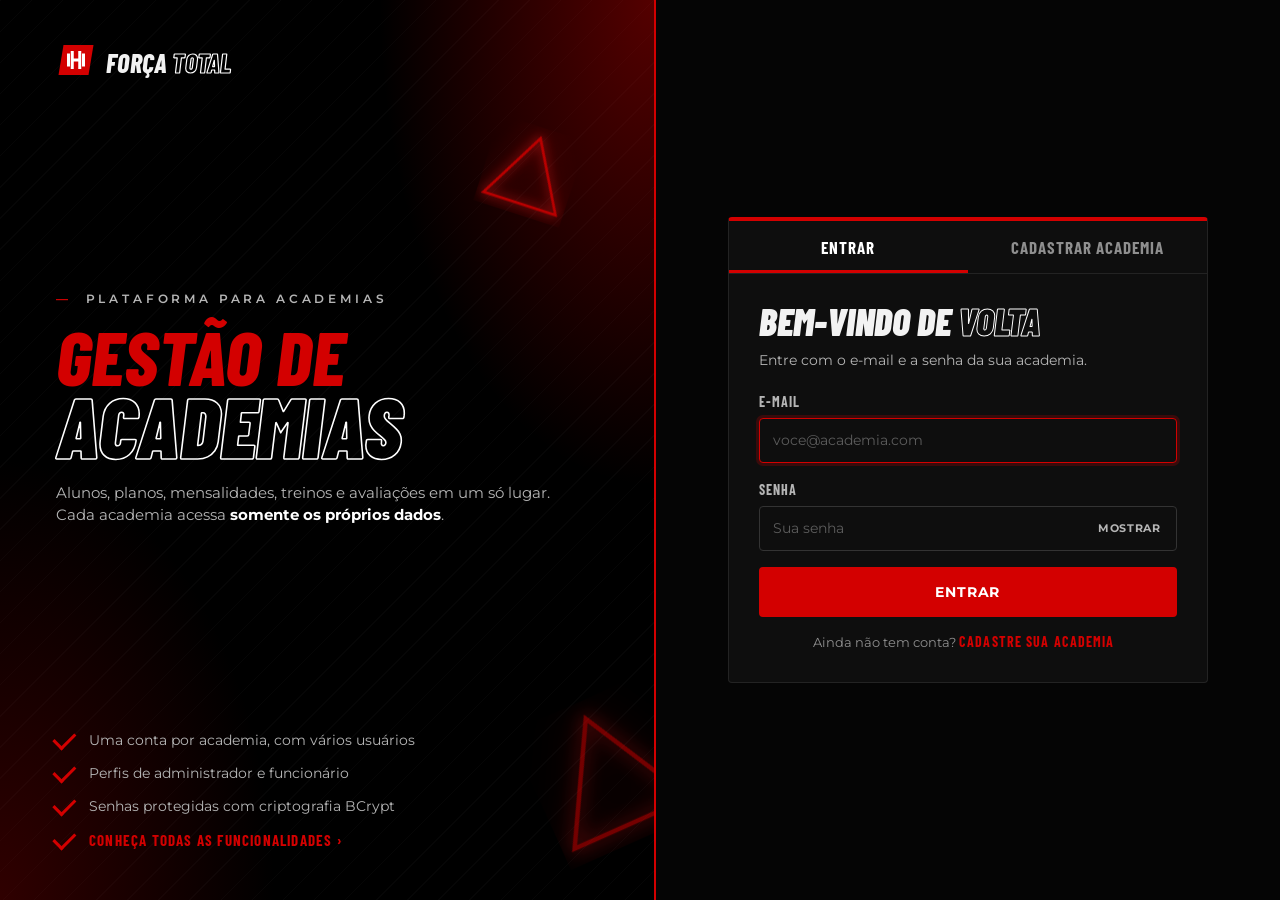
==== backend/target/classes/static/index.html @ 0460ca5e "add project" ====
<!doctype html>
<html lang="pt-BR">
<head>
  <meta charset="utf-8">
  <meta name="viewport" content="width=device-width, initial-scale=1">
  <meta name="theme-color" content="#000000">
  <title>Força Total</title>
  <link rel="icon" href="data:image/svg+xml,<svg xmlns='http://www.w3.org/2000/svg' viewBox='0 0 32 32'><path d='M6 4h24l-4 24H2z' fill='%23d30000'/><path d='M10 12v8M13 10v12M19 10v12M22 12v8M13 16h6' stroke='white' stroke-width='2.4' stroke-linecap='square' fill='none'/></svg>">
  <link rel="preconnect" href="https://fonts.googleapis.com">
  <link rel="preconnect" href="https://fonts.gstatic.com" crossorigin>
  <link href="https://fonts.googleapis.com/css2?family=Barlow+Condensed:ital,wght@0,400;0,500;0,600;0,700;0,800;1,600;1,700;1,800;1,900&family=Montserrat:wght@400;500;600;700&display=swap" rel="stylesheet">
  <link rel="stylesheet" href="css/style.css?v=6">
</head>
<body class="verificando">
  <!-- ===================== TELA DE LOGIN / CADASTRO DE ACADEMIA ===================== -->
  <section class="tela-login" id="telaLogin" aria-label="Acesso ao sistema">
    <div class="login-marca">
      <svg class="tri tri-1" viewBox="0 0 100 100" aria-hidden="true"><path d="M8 88 L50 12 L92 88 Z"/></svg>
      <svg class="tri tri-2" viewBox="0 0 100 100" aria-hidden="true"><path d="M8 88 L50 12 L92 88 Z"/></svg>
      <div class="marca">
        <span class="logo" aria-hidden="true"><svg viewBox="0 0 32 32"><path class="logo-fundo" d="M6 4h24l-4 24H2z"/><path class="logo-haltere" d="M10 12v8M13 10v12M19 10v12M22 12v8M13 16h6"/></svg></span>
        <span class="marca-texto"><b>Força</b><i>Total</i></span>
      </div>
      <div class="login-chamada">
        <p class="kicker"><b>—</b> &nbsp;Plataforma para academias</p>
        <h1 class="titulo-login"><span class="t1">Gestão de</span><span class="t2">Academias</span></h1>
        <p class="hero-sub">Alunos, planos, mensalidades, treinos e avaliações em um só lugar. Cada academia acessa <b>somente os próprios dados</b>.</p>
      </div>
      <ul class="login-lista">
        <li>Uma conta por academia, com vários usuários</li>
        <li>Perfis de administrador e funcionário</li>
        <li>Senhas protegidas com criptografia BCrypt</li>
        <li><a class="link" href="/apresentacao">Conheça todas as funcionalidades</a></li>
      </ul>
    </div>

    <div class="login-painel">
      <div class="login-cartao">
        <div class="abas" role="tablist">
          <button type="button" role="tab" id="abaEntrar" aria-selected="true" aria-controls="formLogin" data-aba="entrar">Entrar</button>
          <button type="button" role="tab" id="abaCadastro" aria-selected="false" aria-controls="formCadastro" data-aba="cadastro">Cadastrar academia</button>
        </div>

        <form id="formLogin" class="form-acesso" role="tabpanel" aria-labelledby="abaEntrar" novalidate>
          <h2>Bem-vindo de <span>volta</span></h2>
          <p class="sub-acesso">Entre com o e-mail e a senha da sua academia.</p>
          <div class="campo" data-campo="email">
            <label class="rotulo" for="loginEmail">E-mail</label>
            <input id="loginEmail" name="email" type="email" autocomplete="username" placeholder="voce@academia.com" required>
            <small class="erro-campo" role="alert" hidden></small>
          </div>
          <div class="campo" data-campo="senha">
            <label class="rotulo" for="loginSenha">Senha</label>
            <div class="senha-wrap">
              <input id="loginSenha" name="senha" type="password" autocomplete="current-password" placeholder="Sua senha" required>
              <button type="button" class="ver-senha" data-ver-senha aria-label="Mostrar senha">Mostrar</button>
            </div>
            <small class="erro-campo" role="alert" hidden></small>
          </div>
          <p class="erro-form" data-erro-geral hidden></p>
          <button type="submit" class="primario largo">Entrar</button>
          <p class="troca-aba">Ainda não tem conta? <button type="button" class="link" data-aba="cadastro">Cadastre sua academia</button></p>
        </form>

        <form id="formDoisFatores" class="form-acesso" novalidate hidden aria-labelledby="tituloDoisFatores">
          <h2 id="tituloDoisFatores">Verificação em <span>duas etapas</span></h2>
          <p class="sub-acesso" id="textoDoisFatores">Abra o aplicativo autenticador no celular e digite o código de 6 dígitos da sua conta.</p>
          <div class="campo" data-campo="codigo">
            <label class="rotulo" for="codigo2fa" id="rotuloCodigo2fa">Código do aplicativo</label>
            <input id="codigo2fa" name="codigo" class="codigo-otp" inputmode="numeric" autocomplete="one-time-code" maxlength="6" placeholder="000000">
            <small class="erro-campo" role="alert" hidden></small>
          </div>
          <p class="erro-form" data-erro-geral hidden></p>
          <button type="submit" class="primario largo">Verificar e entrar</button>
          <p class="troca-aba"><button type="button" class="link" data-alternar-recuperacao>Perdeu o celular? Use um código de recuperação</button></p>
          <p class="troca-aba"><button type="button" class="link" data-voltar-login>Voltar para o login</button></p>
        </form>

        <form id="formCadastro" class="form-acesso" role="tabpanel" aria-labelledby="abaCadastro" novalidate hidden>
          <h2>Cadastre sua <span>academia</span></h2>
          <p class="sub-acesso">Em um minuto: você vira o administrador e já começa a usar.</p>
          <div class="campos">
            <div class="campo full" data-campo="nomeAcademia">
              <label class="rotulo" for="cadAcademia">Nome da academia <span class="obrig">*</span></label>
              <input id="cadAcademia" name="nomeAcademia" autocomplete="organization" placeholder="Ex.: Academia Corpo em Forma" maxlength="120">
              <small class="erro-campo" role="alert" hidden></small>
            </div>
            <div class="campo full" data-campo="cidade">
              <label class="rotulo" for="cadCidade">Cidade</label>
              <input id="cadCidade" name="cidade" autocomplete="address-level2" placeholder="Ex.: Campinas" maxlength="80">
              <small class="erro-campo" role="alert" hidden></small>
            </div>
            <div class="campo full" data-campo="nome">
              <label class="rotulo" for="cadNome">Seu nome <span class="obrig">*</span></label>
              <input id="cadNome" name="nome" autocomplete="name" placeholder="Nome e sobrenome" maxlength="120">
              <small class="erro-campo" role="alert" hidden></small>
            </div>
            <div class="campo full" data-campo="email">
              <label class="rotulo" for="cadEmail">E-mail (será seu login) <span class="obrig">*</span></label>
              <input id="cadEmail" name="email" type="email" autocomplete="email" placeholder="voce@academia.com" maxlength="120">
              <small class="erro-campo" role="alert" hidden></small>
            </div>
            <div class="campo" data-campo="senha">
              <label class="rotulo" for="cadSenha">Senha <span class="obrig">*</span></label>
              <input id="cadSenha" name="senha" type="password" autocomplete="new-password" placeholder="8 caracteres ou mais" maxlength="72">
              <small class="erro-campo" role="alert" hidden></small>
            </div>
            <div class="campo" data-campo="confirmar">
              <label class="rotulo" for="cadConfirmar">Confirmar senha <span class="obrig">*</span></label>
              <input id="cadConfirmar" name="confirmar" type="password" autocomplete="new-password" placeholder="Repita a senha" maxlength="72">
              <small class="erro-campo" role="alert" hidden></small>
            </div>
          </div>
          <p class="erro-form" data-erro-geral hidden></p>
          <button type="submit" class="primario largo">Criar academia e entrar</button>
          <p class="troca-aba">Já tem conta? <button type="button" class="link" data-aba="entrar">Entrar</button></p>
        </form>
      </div>
    </div>
  </section>

  <header class="barra-topo">
    <a class="marca" href="#/dashboard" aria-label="Força Total — início">
      <span class="logo" aria-hidden="true">
        <svg viewBox="0 0 32 32"><path class="logo-fundo" d="M6 4h24l-4 24H2z"/><path class="logo-haltere" d="M10 12v8M13 10v12M19 10v12M22 12v8M13 16h6"/></svg>
      </span>
      <span class="marca-texto"><b>Força</b><i>Total</i></span>
    </a>

    <nav id="menu" aria-label="Módulos">
      <a href="#/dashboard" data-mod="dashboard">Início</a>
      <a href="#/alunos" data-mod="alunos">Alunos</a>
      <a href="#/planos" data-mod="planos">Planos</a>
      <a href="#/mensalidades" data-mod="mensalidades">Mensalidades</a>
      <a href="#/professores" data-mod="professores">Professores</a>
      <a href="#/treinos" data-mod="treinos">Treinos</a>
      <a href="#/avaliacoes" data-mod="avaliacoes">Avaliações</a>
      <a href="#/usuarios" data-mod="usuarios" data-admin class="so-mobile">Usuários</a>
    </nav>

    <div class="usuario-area">
      <button type="button" class="usuario-botao" id="botaoUsuario" aria-haspopup="menu" aria-expanded="false" aria-controls="menuUsuario">
        <span class="avatar" id="avatarUsuario" aria-hidden="true"></span>
        <span class="usuario-textos">
          <b id="nomeAcademia"></b>
          <small id="nomeUsuario"></small>
        </span>
        <svg viewBox="0 0 24 24" aria-hidden="true"><path d="M6 9l6 6 6-6"/></svg>
      </button>
      <div class="usuario-menu" id="menuUsuario" role="menu" hidden>
        <div class="usuario-menu-topo">
          <b id="menuNome"></b>
          <small id="menuEmail"></small>
          <span class="badge" id="menuPerfil"></span>
        </div>
        <a href="#/usuarios" role="menuitem" data-admin>Usuários da academia</a>
        <button type="button" role="menuitem" data-acao="doisFatores">Verificação em duas etapas <span class="badge" id="menuDoisFatores"></span></button>
        <button type="button" role="menuitem" data-acao="alterarSenha">Alterar minha senha</button>
        <button type="button" role="menuitem" class="sair" data-acao="sair">Sair</button>
      </div>
    </div>

    <button class="hamburguer" id="hamburguer" type="button" aria-label="Abrir menu" aria-expanded="false" aria-controls="menu">
      <span></span><span></span><span></span>
    </button>
  </header>

  <section class="hero" aria-labelledby="titulo">
    <svg class="tri tri-1" viewBox="0 0 100 100" aria-hidden="true"><path d="M8 88 L50 12 L92 88 Z"/></svg>
    <svg class="tri tri-2" viewBox="0 0 100 100" aria-hidden="true"><path d="M8 88 L50 12 L92 88 Z"/></svg>
    <svg class="tri tri-3" viewBox="0 0 100 100" aria-hidden="true"><path d="M8 88 L50 12 L92 88 Z"/></svg>
    <div class="hero-conteudo">
      <div>
        <p class="kicker" id="kicker"></p>
        <h1 id="titulo"><span class="t1"></span><span class="t2"></span></h1>
        <p id="subtitulo" class="hero-sub"></p>
      </div>
      <div id="acoes" class="acoes"></div>
    </div>
  </section>

  <main>
    <section id="conteudo" aria-live="polite"></section>
  </main>

  <footer class="rodape-site">
    <span><b>Força Total</b> · Sistema de Gestão de Academia</span>
    <a class="link" href="/apresentacao">Conheça a plataforma</a>
  </footer>

  <dialog id="modal">
    <form id="modalForm" method="dialog" novalidate>
      <header class="modal-topo">
        <h2 id="modalTitulo"></h2>
        <button type="button" class="fechar" data-fechar aria-label="Fechar">
          <svg viewBox="0 0 24 24"><path d="M5 5l14 14M19 5L5 19"/></svg>
        </button>
      </header>
      <div id="modalCorpo" class="modal-corpo"></div>
      <p id="modalErro" class="erro-form" hidden></p>
      <footer id="modalRodape" class="modal-rodape"></footer>
    </form>
  </dialog>

  <div id="toasts" class="toasts" aria-live="assertive"></div>

  <script src="js/ticker.js"></script>
  <script src="js/app.js?v=5"></script>
</body>
</html>
---- backend/target/classes/static/css/style.css ----
/* =====================================================================
 * FORÇA TOTAL — identidade visual
 * Preto + vermelho, tipografia condensada em caixa-alta, contornos.
 * ===================================================================== */
:root {
  --preto: #000;
  --fundo: #050505;
  --painel: #0e0e0e;
  --painel-2: #151515;
  --linha: #232323;
  --linha-forte: #333;
  --texto: #f2f2f2;
  --texto-2: #b5b5b5;
  --apagado: #8f8f8f; /* contraste ≥ 4,5:1 sobre os painéis escuros */
  --vermelho: #d30000;
  --vermelho-escuro: #9e0000;
  --vermelho-fundo: #1c0303;
  --verde: #3ddc84;
  --verde-fundo: #0d2418;
  --ambar: #ffb020;
  --ambar-fundo: #2a1f08;
  --azul: #6cb4ff;
  --azul-fundo: #0c1d30;

  --f-titulo: "Barlow Condensed", "Arial Narrow", Impact, sans-serif;
  --f-texto: Montserrat, "Segoe UI", system-ui, sans-serif;
  --raio: 4px;
  --borda-vermelha: 2px solid var(--vermelho);
  color-scheme: dark;
}

* { box-sizing: border-box; }
/* overflow-x: 100vw (usado na faixa de texto) inclui a barra de rolagem; isso evita a rolagem lateral. */
html { scroll-behavior: smooth; overflow-x: hidden; }
body {
  margin: 0;
  min-height: 100vh;
  display: flex;
  flex-direction: column;
  background: var(--fundo);
  color: var(--texto);
  font-family: var(--f-texto);
  font-size: 14px;
  line-height: 1.5;
  -webkit-font-smoothing: antialiased;
}
::selection { background: var(--vermelho); color: #fff; }
svg { width: 18px; height: 18px; fill: none; stroke: currentColor; stroke-width: 2; stroke-linecap: round; stroke-linejoin: round; flex: none; }
a { color: inherit; }

/* ---------------------------------------------------------------------
 * Barra superior
 * ------------------------------------------------------------------- */
.barra-topo {
  position: sticky; top: 0; z-index: 50;
  display: flex; align-items: center; gap: 32px;
  height: 72px; padding: 0 40px;
  background: var(--preto); /* sem backdrop-filter: ele prenderia o menu mobile (position: fixed) dentro da barra */
  border-bottom: var(--borda-vermelha);
}
.marca { display: flex; align-items: center; gap: 10px; text-decoration: none; flex: none; }
.logo svg { width: 40px; height: 40px; }
.logo-fundo { fill: var(--vermelho); stroke: none; }
.logo-haltere { stroke: #fff; stroke-width: 2.4; stroke-linecap: square; }
.marca-texto { font-family: var(--f-titulo); font-size: 26px; line-height: 1; text-transform: uppercase; letter-spacing: .01em; display: flex; gap: 5px; }
.marca-texto b { font-weight: 800; font-style: italic; }
.marca-texto i { font-weight: 800; color: transparent; -webkit-text-stroke: 1.2px #fff; }

#menu { display: flex; gap: 4px; margin-left: auto; height: 100%; }
#menu a {
  position: relative; display: flex; align-items: center; padding: 0 14px;
  font-family: var(--f-titulo); font-weight: 600; font-size: 17px; letter-spacing: .06em;
  text-transform: uppercase; text-decoration: none; color: var(--texto-2);
  transition: color .15s;
}
#menu a::after {
  content: ""; position: absolute; left: 14px; right: 14px; bottom: -2px; height: 4px;
  background: var(--vermelho); transform: scaleX(0); transform-origin: left; transition: transform .2s ease;
}
#menu a:hover { color: #fff; }
#menu a.ativo { color: #fff; }
#menu a.ativo::after, #menu a:hover::after { transform: scaleX(1); }

.hamburguer { display: none; margin-left: auto; background: none; border: 0; padding: 8px; cursor: pointer; flex-direction: column; gap: 6px; }
.hamburguer span { display: block; width: 34px; height: 3px; background: var(--vermelho); transition: transform .2s, opacity .2s; }
.menu-aberto .hamburguer span:nth-child(1) { transform: translateY(9px) rotate(45deg); }
.menu-aberto .hamburguer span:nth-child(2) { opacity: 0; }
.menu-aberto .hamburguer span:nth-child(3) { transform: translateY(-9px) rotate(-45deg); }

/* ---------------------------------------------------------------------
 * Hero (cabeçalho de cada módulo)
 * ------------------------------------------------------------------- */
.hero {
  position: relative; overflow: hidden;
  padding: 56px 40px 48px;
  background:
    radial-gradient(ellipse 60% 120% at 100% 0%, rgba(211, 0, 0, .35), transparent 60%),
    radial-gradient(ellipse 40% 80% at 0% 100%, rgba(158, 0, 0, .25), transparent 70%),
    repeating-linear-gradient(135deg, rgba(255, 255, 255, .025) 0 1px, transparent 1px 22px),
    var(--preto);
  border-bottom: 1px solid var(--linha);
}
.hero-conteudo { position: relative; z-index: 2; max-width: 1400px; margin: 0 auto; display: flex; align-items: flex-end; justify-content: space-between; gap: 28px; flex-wrap: wrap; }
.kicker {
  margin: 0 0 14px; font-family: var(--f-texto); font-weight: 600; font-size: 12px;
  letter-spacing: .32em; text-transform: uppercase; color: var(--texto-2);
}
.kicker b { color: var(--vermelho); font-weight: 700; }
#titulo { margin: 0; font-family: var(--f-titulo); text-transform: uppercase; line-height: .88; display: flex; flex-direction: column; }
#titulo .t1 { font-weight: 800; font-style: italic; font-size: clamp(44px, 6vw, 78px); color: var(--vermelho); letter-spacing: -.005em; }
#titulo .t2 { font-weight: 900; font-style: italic; font-size: clamp(48px, 6.6vw, 86px); color: transparent; -webkit-text-stroke: 1.6px #fff; letter-spacing: .005em; }
.hero-sub { margin: 18px 0 0; max-width: 520px; color: var(--texto-2); font-size: 15px; }
.hero-sub b { color: #fff; }
.acoes { display: flex; gap: 12px; flex-wrap: wrap; }

/* Triângulos "neon" decorativos */
.tri { position: absolute; z-index: 1; pointer-events: none; width: 120px; height: 120px; }
.tri path { fill: none; stroke: var(--vermelho); stroke-width: 3; stroke-linejoin: miter; filter: drop-shadow(0 0 6px rgba(255, 30, 30, .9)) drop-shadow(0 0 16px rgba(211, 0, 0, .6)); }
.tri-1 { top: 18px; right: 26%; transform: rotate(18deg); width: 72px; height: 72px; opacity: .85; animation: flutua 7s ease-in-out infinite; }
.tri-2 { bottom: -28px; right: 6%; transform: rotate(-24deg); width: 150px; height: 150px; opacity: .55; animation: flutua 9s ease-in-out infinite reverse; }
.tri-3 { top: 40%; left: -34px; transform: rotate(40deg); width: 110px; height: 110px; opacity: .45; animation: flutua 11s ease-in-out infinite; }
@keyframes flutua { 50% { translate: 0 -10px; } }
@media (prefers-reduced-motion: reduce) { .tri, .ticker-trilho { animation: none !important; } }
/* Desempenho: cada elemento animado vai para a sua própria camada da placa de vídeo (o brilho é desenhado uma vez
   e só a camada se move) e as animações ficam pausadas enquanto um formulário está aberto. */
.tri { will-change: translate; }
.ticker-trilho { will-change: transform; }
body:has(dialog[open]) .tri, body:has(dialog[open]) .ticker-trilho,
body.modal-aberto .tri, body.modal-aberto .ticker-trilho { animation-play-state: paused; }

/* ---------------------------------------------------------------------
 * Conteúdo
 * ------------------------------------------------------------------- */
main { flex: 1; width: 100%; max-width: 1480px; margin: 0 auto; padding: 36px 40px 64px; min-width: 0; }

.titulo-secao {
  margin: 0 0 18px; font-family: var(--f-titulo); font-size: 30px; line-height: 1;
  text-transform: uppercase; font-weight: 800; font-style: italic; display: flex; gap: 8px; align-items: baseline; flex-wrap: wrap;
}
.titulo-secao span { color: transparent; -webkit-text-stroke: 1px #fff; font-weight: 900; }
.titulo-secao a { margin-left: auto; }

/* ---------------------------------------------------------------------
 * Botões
 * ------------------------------------------------------------------- */
button, .btn {
  font-family: var(--f-texto); font-size: 12.5px; font-weight: 700; letter-spacing: .06em; text-transform: uppercase;
  cursor: pointer; display: inline-flex; align-items: center; justify-content: center; gap: 8px;
  padding: 12px 22px; border-radius: var(--raio); white-space: nowrap; text-decoration: none;
  background: transparent; color: #fff; border: 2px solid #fff;
  transition: background .15s, color .15s, border-color .15s, transform .15s;
}
button:hover, .btn:hover { background: #fff; color: #000; }
button:active { transform: translateY(1px); }
button:disabled { opacity: .5; cursor: progress; }
button:focus-visible, a:focus-visible, input:focus-visible, select:focus-visible, textarea:focus-visible { outline: 2px solid var(--vermelho); outline-offset: 2px; }

.primario { background: var(--vermelho); border-color: var(--vermelho); color: #fff; }
.primario:hover { background: #ff1a1a; border-color: #ff1a1a; color: #fff; box-shadow: 0 0 24px rgba(211, 0, 0, .45); }

.pequeno { padding: 6px 12px; font-size: 11px; border-width: 1px; border-color: var(--linha-forte); color: var(--texto-2); }
.pequeno:hover { border-color: #fff; background: transparent; color: #fff; }
.pequeno.primario { border-color: var(--vermelho); color: #fff; }
.pequeno.primario:hover { background: #ff1a1a; border-color: #ff1a1a; }
.perigo:hover { border-color: var(--vermelho) !important; background: var(--vermelho) !important; color: #fff !important; }

.link {
  border: 0; padding: 0; background: none; color: var(--vermelho); font-family: var(--f-titulo);
  font-size: 15px; font-weight: 700; letter-spacing: .08em; text-transform: uppercase; text-decoration: none; font-style: normal;
}
.link::after { content: " ›"; }
.link:hover { background: none; color: #ff3b3b; }

.fechar { border: 0; padding: 6px; color: var(--texto-2); }
.fechar:hover { background: var(--vermelho); color: #fff; }
.fechar svg { width: 20px; height: 20px; }

/* ---------------------------------------------------------------------
 * Indicadores (dashboard)
 * ------------------------------------------------------------------- */
.destaques { display: grid; grid-template-columns: repeat(4, 1fr); gap: 16px; margin-bottom: 16px; }
.destaque {
  position: relative; overflow: hidden; display: flex; flex-direction: column; justify-content: flex-end;
  min-height: 170px; padding: 24px; text-decoration: none; border-radius: var(--raio);
  background: linear-gradient(140deg, var(--vermelho) 0%, var(--vermelho-escuro) 100%);
  transition: transform .2s, box-shadow .2s;
}
.destaque:hover { transform: translateY(-3px); box-shadow: 0 14px 30px rgba(211, 0, 0, .35); }
.destaque .fantasma {
  position: absolute; right: -4px; bottom: -34px; z-index: 0;
  font-family: var(--f-titulo); font-weight: 900; font-style: italic; font-size: 170px; line-height: 1;
  color: transparent; -webkit-text-stroke: 2px rgba(255, 255, 255, .28); pointer-events: none;
}
.destaque .valor { position: relative; font-family: var(--f-titulo); font-weight: 800; font-size: 46px; line-height: 1; letter-spacing: -.01em; }
.destaque .rotulo { position: relative; margin-top: 8px; font-size: 13px; font-weight: 600; color: rgba(255, 255, 255, .92); }
.destaque.escuro { background: var(--painel); border: 1px solid var(--linha); }
.destaque.escuro .fantasma { -webkit-text-stroke-color: rgba(211, 0, 0, .35); }
.destaque.escuro .valor { color: var(--vermelho); }
.destaque.escuro:hover { border-color: var(--vermelho); box-shadow: none; }

.numeros { display: grid; grid-template-columns: repeat(auto-fit, minmax(170px, 1fr)); gap: 1px; background: var(--linha); border: 1px solid var(--linha); border-radius: var(--raio); overflow: hidden; margin-bottom: 40px; }
.numero { padding: 20px 24px; text-decoration: none; background: var(--painel); transition: background .15s, box-shadow .15s; }
.numero:hover { background: var(--painel-2); box-shadow: inset 0 -3px 0 var(--vermelho); }
.numero b { display: block; font-family: var(--f-titulo); font-weight: 800; font-size: 34px; line-height: 1; }
.numero span { color: var(--apagado); font-size: 12px; font-weight: 600; text-transform: uppercase; letter-spacing: .08em; }

/* Faixa de texto rolando */
/* "Full-bleed": sai do container central e ocupa a largura toda da janela, em qualquer tamanho de tela. */
.ticker { overflow: hidden; margin: 0 calc(50% - 50vw) 40px; padding: 14px 0; border-top: 1px solid var(--linha); border-bottom: 1px solid var(--linha); background: var(--preto); }
/* Dois grupos iguais lado a lado (montados por js/ticker.js): andar -50% = um grupo, emenda invisível */
.ticker-trilho { display: flex; width: max-content; animation: rola 38s linear infinite; }
.ticker-grupo { display: flex; flex: none; }
.ticker-trilho span { font-family: var(--f-titulo); font-size: 26px; font-weight: 500; text-transform: uppercase; letter-spacing: .06em; color: var(--vermelho); white-space: nowrap; padding-right: 28px; }
.ticker-trilho span:nth-child(even) { color: transparent; -webkit-text-stroke: 1px #fff; font-weight: 700; font-style: italic; }
@keyframes rola { to { transform: translateX(-50%); } }

.grade-2 { display: grid; grid-template-columns: 1fr 1fr; gap: 32px; }
.grade-2 > * { min-width: 0; }

/* ---------------------------------------------------------------------
 * Painéis e tabelas
 * ------------------------------------------------------------------- */
.painel { background: var(--painel); border: 1px solid var(--linha); border-radius: var(--raio); }
.tabela-wrap { overflow-x: auto; }
table { width: 100%; border-collapse: collapse; }
th, td { text-align: left; padding: 14px 16px; border-bottom: 1px solid var(--linha); vertical-align: middle; }
th {
  font-family: var(--f-titulo); font-size: 14px; font-weight: 700; letter-spacing: .08em; text-transform: uppercase;
  color: var(--apagado); background: var(--preto); white-space: nowrap; border-bottom: 1px solid var(--linha-forte);
}
tbody tr { transition: background .12s; }
tbody tr:last-child td { border-bottom: 0; }
tbody tr:hover { background: #140606; box-shadow: inset 3px 0 0 var(--vermelho); }
td.num, th.num { text-align: right; font-variant-numeric: tabular-nums; }
td.acoes-linha { text-align: right; white-space: nowrap; }
td.acoes-linha button { margin-left: 6px; }
.nome-celula strong { display: block; font-weight: 600; }
.nome-celula small { color: var(--apagado); }
.valor-celula { font-family: var(--f-titulo); font-size: 18px; font-weight: 700; }

/* ---------------------------------------------------------------------
 * Filtros
 * ------------------------------------------------------------------- */
.barra { display: flex; gap: 12px; flex-wrap: wrap; align-items: center; margin-bottom: 20px; }
.barra input, .barra select { width: auto; min-width: 230px; }
.barra .busca { flex: 1; max-width: 420px; padding-left: 40px; background: var(--painel) url("data:image/svg+xml,%3Csvg xmlns='http://www.w3.org/2000/svg' viewBox='0 0 24 24' fill='none' stroke='%23d30000' stroke-width='2.4' stroke-linecap='round'%3E%3Ccircle cx='11' cy='11' r='7'/%3E%3Cpath d='M20 20l-4-4'/%3E%3C/svg%3E") no-repeat 13px center / 17px; }
.resumo-filtro { margin-left: auto; color: var(--apagado); font-size: 13px; }
.resumo-filtro strong { color: #fff; font-family: var(--f-titulo); font-size: 18px; font-weight: 700; }

/* ---------------------------------------------------------------------
 * Formulários
 * ------------------------------------------------------------------- */
input, select, textarea {
  width: 100%; font: inherit; font-size: 14px; color: var(--texto);
  background: var(--painel); border: 1px solid var(--linha-forte); border-radius: var(--raio); padding: 11px 13px;
  transition: border-color .15s, box-shadow .15s;
}
input::placeholder, textarea::placeholder { color: #5c5c5c; }
input:focus, select:focus, textarea:focus { outline: none; border-color: var(--vermelho); box-shadow: 0 0 0 3px rgba(211, 0, 0, .22); }
input[type="date"]::-webkit-calendar-picker-indicator { filter: invert(1) opacity(.6); cursor: pointer; }
textarea { resize: vertical; }

.campos { display: grid; grid-template-columns: repeat(2, 1fr); gap: 16px 18px; }
.campos.tres { grid-template-columns: repeat(3, 1fr); }
.campo { display: flex; flex-direction: column; gap: 6px; min-width: 0; }
.campo > .rotulo { font-family: var(--f-titulo); font-size: 14px; font-weight: 700; letter-spacing: .08em; text-transform: uppercase; color: var(--texto-2); }
.obrig { color: var(--vermelho); font-weight: 800; }

/* Seções numeradas dentro do formulário */
.form-secao {
  display: flex; align-items: center; gap: 10px; margin: 26px 0 14px; padding-bottom: 8px;
  border-bottom: 1px solid var(--linha); font-family: var(--f-titulo); font-size: 20px; font-weight: 800; font-style: italic; text-transform: uppercase;
}
.modal-corpo > .form-secao:first-child { margin-top: 4px; }
.form-secao .n { color: var(--vermelho); font-size: 16px; font-style: normal; letter-spacing: .04em; }
.form-secao button { margin-left: auto; font-style: normal; }

/* Erros por campo */
.erro-campo { display: block; color: #ff6b6b; font-size: 12px; font-weight: 600; }
.erro-campo[hidden], .dica:empty { display: none; }
.erro-campo::before { content: "! "; font-weight: 800; }
.campo.invalido input, .campo.invalido select, .campo.invalido textarea { border-color: #ff4d4d; box-shadow: 0 0 0 3px rgba(255, 77, 77, .15); }
.campo.invalido > .rotulo { color: #ff8a8a; }
.campo.invalido .cartao-corpo { border-color: #ff4d4d; }
.legenda-obrig { margin: 22px 0 0; font-size: 12px; color: var(--apagado); }
kbd { font-family: var(--f-texto); font-size: 11px; padding: 1px 6px; border: 1px solid var(--linha-forte); border-bottom-width: 2px; border-radius: 3px; background: var(--preto); color: var(--texto-2); }

/* Plano escolhido como cartões (rádio) */
.cartoes { display: grid; grid-template-columns: repeat(auto-fill, minmax(170px, 1fr)); gap: 10px; }
.cartao { position: relative; cursor: pointer; }
.cartao input { position: absolute; opacity: 0; pointer-events: none; }
.cartao-corpo {
  display: flex; flex-direction: column; gap: 2px; height: 100%; padding: 14px 16px 14px 40px;
  background: var(--preto); border: 1px solid var(--linha-forte); border-radius: var(--raio); transition: border-color .15s, background .15s;
}
.cartao-corpo::before {
  content: ""; position: absolute; left: 14px; top: 17px; width: 16px; height: 16px; border-radius: 50%;
  border: 2px solid var(--linha-forte); transition: border-color .15s, box-shadow .15s;
}
.cartao-corpo b { font-family: var(--f-titulo); font-size: 20px; font-weight: 800; font-style: italic; text-transform: uppercase; line-height: 1.1; }
.cartao-preco { font-family: var(--f-titulo); font-size: 22px; font-weight: 700; color: var(--vermelho); }
.cartao-preco small { font-size: 13px; color: var(--apagado); font-weight: 600; }
.cartao-corpo small { color: var(--apagado); font-size: 12px; }
.cartao:hover .cartao-corpo { border-color: #555; }
.cartao input:checked + .cartao-corpo { border-color: var(--vermelho); background: var(--vermelho-fundo); }
.cartao input:checked + .cartao-corpo::before { border-color: var(--vermelho); box-shadow: inset 0 0 0 3px var(--preto), inset 0 0 0 8px var(--vermelho); }
.cartao input:focus-visible + .cartao-corpo { outline: 2px solid var(--vermelho); outline-offset: 2px; }

/* Barra "descartar alterações?" e painel de sucesso */
.aviso-descartar { margin-right: auto; align-self: center; font-weight: 600; color: var(--ambar); }
.texto-confirmar { margin: 0; font-size: 15px; }
.sucesso-painel { text-align: center; padding: 10px 0 6px; }
.sucesso-painel > svg { width: 64px; height: 64px; padding: 14px; border-radius: 50%; background: var(--vermelho); color: #fff; stroke-width: 3; box-shadow: 0 0 30px rgba(211, 0, 0, .5); }
.sucesso-painel h3 { margin: 16px 0 4px; font-family: var(--f-titulo); font-size: 34px; font-weight: 900; font-style: italic; text-transform: uppercase; }
.sucesso-painel p { margin: 4px 0; color: var(--texto-2); }
.proximos { display: grid; grid-template-columns: repeat(3, 1fr); gap: 10px; margin-top: 12px; }
.proximos button { white-space: normal; line-height: 1.3; border-width: 1px; border-color: var(--linha-forte); padding: 14px 12px; }
.proximos button:hover { border-color: var(--vermelho); background: var(--vermelho-fundo); color: #fff; }
.txt-alerta { color: #ff6b6b; }

/* Busca: destaque do termo encontrado */
mark { background: rgba(211, 0, 0, .35); color: #fff; padding: 0 1px; border-radius: 2px; }

/* Ordenação das colunas */
th .ordenar {
  all: unset; cursor: pointer; display: inline-flex; align-items: center; gap: 6px;
  font: inherit; letter-spacing: inherit; text-transform: inherit; color: inherit;
}
th .ordenar:hover { color: #fff; }
th .ordenar:focus-visible { outline: 2px solid var(--vermelho); outline-offset: 3px; }
th .ordenar i { width: 0; height: 0; border: 4px solid transparent; border-top-color: #555; margin-top: 4px; }
th[aria-sort="ascending"] .ordenar, th[aria-sort="descending"] .ordenar { color: #fff; }
th[aria-sort="ascending"] .ordenar i { border-top-color: transparent; border-bottom-color: var(--vermelho); margin: 0 0 4px; }
th[aria-sort="descending"] .ordenar i { border-top-color: var(--vermelho); }
th.num .ordenar { flex-direction: row-reverse; }
.campo.full { grid-column: 1 / -1; }
.check { display: flex; align-items: center; gap: 10px; font-weight: 500; padding-top: 10px; cursor: pointer; }
.check input { width: 18px; height: 18px; accent-color: var(--vermelho); }
.dica { font-size: 12px; color: var(--apagado); margin: 4px 0 0; }
.resumo-modal { margin: 0 0 18px; padding: 14px 16px; border-left: 3px solid var(--vermelho); background: var(--vermelho-fundo); color: var(--texto-2); }
.resumo-modal strong { color: #fff; font-family: var(--f-titulo); font-size: 20px; }
.imc-preview { grid-column: 1 / -1; padding: 14px 16px; border-left: 3px solid var(--vermelho); background: var(--vermelho-fundo); }
.imc-preview strong { font-family: var(--f-titulo); font-size: 24px; color: #fff; }

/* ---------------------------------------------------------------------
 * Etiquetas de status
 * ------------------------------------------------------------------- */
.badge {
  display: inline-flex; align-items: center; padding: 3px 10px; border-radius: 2px;
  font-family: var(--f-titulo); font-size: 13px; font-weight: 700; letter-spacing: .08em; text-transform: uppercase; white-space: nowrap;
}
.b-ok { background: var(--verde-fundo); color: var(--verde); }
.b-warn { background: var(--ambar-fundo); color: var(--ambar); }
.b-danger { background: var(--vermelho); color: #fff; }
.b-info { background: var(--azul-fundo); color: var(--azul); }
.b-mute { background: transparent; color: var(--apagado); box-shadow: inset 0 0 0 1px var(--linha-forte); }
.var-sobe, .var-desce { display: inline-block; margin-left: 6px; font-size: 11px; font-weight: 700; }
.var-sobe { color: #ff6b6b; }
.var-desce { color: var(--verde); }

/* ---------------------------------------------------------------------
 * Planos (cartões claros, em contraste com o fundo)
 * ------------------------------------------------------------------- */
.planos { display: grid; grid-template-columns: repeat(auto-fill, minmax(280px, 1fr)); gap: 22px; }
.plano { background: #fff; color: #111; border-radius: var(--raio); overflow: hidden; display: flex; flex-direction: column; transition: transform .2s, box-shadow .2s; }
.plano:hover { transform: translateY(-4px); box-shadow: 0 18px 40px rgba(211, 0, 0, .25); }
.plano-topo {
  position: relative; padding: 22px 22px 18px; color: #fff;
  background: repeating-linear-gradient(135deg, rgba(211, 0, 0, .55) 0 2px, transparent 2px 12px), #000;
}
.plano-topo h3 { margin: 0; font-family: var(--f-titulo); font-weight: 900; font-style: italic; font-size: 40px; line-height: .95; text-transform: uppercase; }
.plano-topo .badge { position: absolute; top: 14px; right: 14px; }
.plano-topo small { display: block; margin-top: 4px; font-size: 12px; letter-spacing: .14em; text-transform: uppercase; color: #ddd; }
.plano-corpo { padding: 20px 22px; display: flex; flex-direction: column; gap: 12px; flex: 1; }
.plano .preco { font-family: var(--f-titulo); font-weight: 800; font-style: italic; font-size: 54px; line-height: .9; color: var(--vermelho); }
.plano .preco small { font-size: 18px; font-style: normal; font-weight: 600; color: #555; }
.plano .preco sup { font-size: 22px; vertical-align: top; margin-right: 2px; }
.plano p { margin: 0; color: #444; }
.plano ul { margin: 0; padding: 0; list-style: none; display: grid; gap: 6px; font-size: 13px; color: #333; }
.plano li { display: flex; justify-content: space-between; border-bottom: 1px dashed #ddd; padding-bottom: 6px; }
.plano li b { font-weight: 700; }
.plano-rodape { display: flex; gap: 8px; padding: 0 22px 22px; flex-wrap: wrap; }
.plano-rodape button { flex: 1; padding: 10px 12px; font-size: 11px; background: #000; border-color: #000; color: #fff; }
.plano-rodape button:hover { background: var(--vermelho); border-color: var(--vermelho); }
.plano-rodape .perigo { flex: 0 0 auto; background: transparent; border-color: #ccc; color: #666; }
.plano.inativo { filter: grayscale(1); opacity: .6; }
.plano.inativo:hover { filter: none; opacity: 1; }

/* ---------------------------------------------------------------------
 * Fichas de treino
 * ------------------------------------------------------------------- */
.fichas { display: grid; grid-template-columns: repeat(auto-fill, minmax(min(540px, 100%), 1fr)); gap: 22px; }
.ficha { display: flex; flex-direction: column; overflow: hidden; }
.ficha-topo {
  position: relative; padding: 22px 22px 18px; border-bottom: var(--borda-vermelha);
  background: repeating-linear-gradient(135deg, rgba(211, 0, 0, .16) 0 2px, transparent 2px 14px), var(--preto);
}
.ficha-topo h3 { margin: 0; padding-right: 100px; font-family: var(--f-titulo); font-weight: 800; font-style: italic; font-size: 30px; line-height: 1; text-transform: uppercase; }
.ficha-topo .aluno { margin-top: 6px; color: var(--texto-2); font-size: 13px; }
.ficha-topo .badge { position: absolute; top: 20px; right: 20px; }
.ficha-info { display: grid; grid-template-columns: repeat(3, 1fr); border-bottom: 1px solid var(--linha); }
.ficha-info div { padding: 12px 18px; border-right: 1px solid var(--linha); }
.ficha-info div:last-child { border-right: 0; }
.ficha-info small { display: block; font-family: var(--f-titulo); font-size: 12px; font-weight: 700; letter-spacing: .1em; text-transform: uppercase; color: var(--apagado); }
.ficha-info b { font-weight: 600; font-size: 13px; }
.ficha td:first-child { width: 44px; font-family: var(--f-titulo); font-weight: 800; font-style: italic; font-size: 20px; color: var(--vermelho); }
.ficha td { padding: 10px 16px; }
.ficha .obs { margin: 0; padding: 14px 18px; color: var(--texto-2); font-size: 13px; border-top: 1px solid var(--linha); }
.ficha .obs b { color: var(--vermelho); font-family: var(--f-titulo); letter-spacing: .08em; text-transform: uppercase; margin-right: 6px; }
.ficha-rodape { margin-top: auto; display: flex; gap: 6px; justify-content: flex-end; padding: 14px 18px; border-top: 1px solid var(--linha); background: var(--preto); }

/* Editor de exercícios */
.secao-titulo { margin: 26px 0 12px; display: flex; justify-content: space-between; align-items: center; font-family: var(--f-titulo); font-size: 20px; font-weight: 800; font-style: italic; text-transform: uppercase; }
.exercicios { display: flex; flex-direction: column; gap: 8px; }
.ex-linha { display: grid; grid-template-columns: 28px 1fr 84px 100px 130px 38px; gap: 8px; align-items: center; }
.ex-linha .n { font-family: var(--f-titulo); font-weight: 800; font-style: italic; font-size: 20px; color: var(--vermelho); text-align: center; }
.ex-cab { font-family: var(--f-titulo); font-size: 13px; color: var(--apagado); font-weight: 700; text-transform: uppercase; letter-spacing: .08em; margin-bottom: -2px; }
.ex-linha .fechar { padding: 8px; }

/* ---------------------------------------------------------------------
 * Avaliações — gráficos de evolução
 * ------------------------------------------------------------------- */
.evolucao { display: grid; grid-template-columns: repeat(4, 1fr); gap: 16px; margin-bottom: 28px; }
.grafico { padding: 18px 18px 10px; position: relative; overflow: hidden; }
.grafico h4 { margin: 0; font-family: var(--f-titulo); font-size: 20px; font-weight: 800; font-style: italic; text-transform: uppercase; }
.grafico h4 small { font-size: 15px; font-style: normal; font-weight: 600; color: var(--apagado); }
.grafico .delta { font-size: 12px; color: var(--apagado); margin: 2px 0 6px; }
.grafico .delta b { font-family: var(--f-titulo); font-size: 16px; }
.grafico .delta .desce { color: var(--verde); }
.grafico .delta .sobe { color: #ff6b6b; }
.grafico svg { width: 100%; height: auto; overflow: visible; }
.grafico .linha { stroke: var(--vermelho); stroke-width: 3; fill: none; filter: drop-shadow(0 0 4px rgba(211, 0, 0, .7)); }
.grafico .area { fill: url(#gradArea); stroke: none; }
.grafico .pt { fill: #000; stroke: #fff; stroke-width: 2.5; }
.grafico .grid { stroke: var(--linha-forte); stroke-width: 1; stroke-dasharray: 3 4; }
.grafico text { fill: var(--apagado); stroke: none; font-size: 11px; font-family: var(--f-texto); }
.grafico text.rot { fill: #fff; font-family: var(--f-titulo); font-weight: 700; font-size: 14px; }

/* ---------------------------------------------------------------------
 * Estados vazios, carregando e erro
 * ------------------------------------------------------------------- */
.vazio { text-align: center; padding: 56px 20px; color: var(--apagado); }
.vazio strong { display: block; margin-bottom: 6px; font-family: var(--f-titulo); font-size: 34px; font-weight: 900; font-style: italic; text-transform: uppercase; color: transparent; -webkit-text-stroke: 1px var(--texto-2); }
.carregando { height: 3px; margin: 40px auto; max-width: 260px; background: var(--linha); position: relative; overflow: hidden; }
.carregando::after { content: ""; position: absolute; inset: 0; width: 40%; background: var(--vermelho); animation: carrega 1s ease-in-out infinite; }
@keyframes carrega { from { transform: translateX(-100%); } to { transform: translateX(260%); } }
.erro-api { padding: 28px; border-left: 4px solid var(--vermelho); background: var(--vermelho-fundo); }
.erro-api strong { display: block; font-family: var(--f-titulo); font-size: 26px; font-style: italic; text-transform: uppercase; margin-bottom: 6px; }
.erro-api code { background: #000; padding: 2px 6px; border-radius: 2px; color: #ff8080; }

/* ---------------------------------------------------------------------
 * Modal
 * ------------------------------------------------------------------- */
dialog {
  border: 0; padding: 0; width: min(700px, calc(100vw - 32px)); max-height: calc(100vh - 40px);
  background: var(--painel); color: var(--texto); border-radius: var(--raio);
  border-top: 4px solid var(--vermelho); box-shadow: 0 30px 80px rgba(0, 0, 0, .8), 0 0 0 1px var(--linha);
}
dialog.largo { width: min(960px, calc(100vw - 32px)); }
/* Fundo escuro sólido. Desfoque (backdrop-filter) aqui deixava os formulários travando: a tela inteira
   era redesfocada a cada quadro por causa das animações que rodam atrás do modal. */
dialog::backdrop { background: rgba(0, 0, 0, .86); }
dialog[open] { animation: abre .22s ease-out; }
@keyframes abre { from { opacity: 0; transform: translateY(14px) scale(.98); } }
dialog form { display: flex; flex-direction: column; max-height: calc(100vh - 44px); }
.modal-topo { display: flex; justify-content: space-between; align-items: center; gap: 16px; padding: 22px 26px 16px; }
.modal-topo h2 { margin: 0; font-family: var(--f-titulo); font-size: 34px; font-weight: 900; font-style: italic; line-height: 1; text-transform: uppercase; }
.modal-corpo { padding: 6px 26px 24px; overflow-y: auto; }
.modal-rodape { display: flex; justify-content: flex-end; gap: 10px; padding: 16px 26px; border-top: 1px solid var(--linha); background: var(--preto); }
.modal-rodape:empty { display: none; }
.erro-form { margin: 0 26px 14px; padding: 12px 14px; border-left: 3px solid var(--vermelho); background: var(--vermelho-fundo); color: #ffb3b3; font-size: 13px; }

/* Ficha do aluno */
.detalhe-grid { display: grid; grid-template-columns: repeat(3, 1fr); border: 1px solid var(--linha); border-radius: var(--raio); }
.detalhe-grid div { padding: 12px 16px; border-right: 1px solid var(--linha); border-bottom: 1px solid var(--linha); }
.detalhe-grid div:nth-child(3n) { border-right: 0; }
.detalhe-grid div:nth-last-child(-n+3) { border-bottom: 0; }
.detalhe-grid small { display: block; font-family: var(--f-titulo); font-size: 12px; font-weight: 700; letter-spacing: .1em; text-transform: uppercase; color: var(--apagado); }
.detalhe-grid span { font-weight: 600; }
.detalhe-secao { margin-top: 22px; }
.detalhe-secao h4 { margin: 0 0 10px; display: flex; justify-content: space-between; align-items: baseline; font-family: var(--f-titulo); font-size: 22px; font-weight: 800; font-style: italic; text-transform: uppercase; }
.detalhe-secao h4 em { font-style: italic; color: var(--vermelho); margin-left: 6px; }
.detalhe-secao table { border: 1px solid var(--linha); }
.detalhe-secao td, .detalhe-secao th { padding: 9px 14px; }
.detalhe-secao .vazio { padding: 18px; border: 1px dashed var(--linha-forte); }
.detalhe-secao .vazio strong { font-size: 20px; margin: 0; }

/* ---------------------------------------------------------------------
 * Avisos e rodapé
 * ------------------------------------------------------------------- */
.toasts { position: fixed; right: 24px; bottom: 24px; display: flex; flex-direction: column; gap: 10px; z-index: 1000; }
.toast {
  min-width: 260px; max-width: 400px; padding: 14px 18px 14px 16px; background: #000; color: #fff;
  border: 1px solid var(--linha-forte); border-left: 4px solid var(--verde); border-radius: var(--raio);
  box-shadow: 0 16px 40px rgba(0, 0, 0, .7); font-weight: 500; animation: entra .22s ease-out;
}
.toast.erro { border-left-color: var(--vermelho); }
@keyframes entra { from { transform: translateX(20px); opacity: 0; } }

.rodape-site {
  display: flex; justify-content: space-between; gap: 16px; flex-wrap: wrap;
  padding: 18px 40px; border-top: var(--borda-vermelha); background: var(--preto);
  color: var(--apagado); font-size: 12px; letter-spacing: .04em;
}
.rodape-site b { color: #fff; font-family: var(--f-titulo); font-size: 15px; font-style: italic; text-transform: uppercase; letter-spacing: .04em; }

/* ---------------------------------------------------------------------
 * Login e sessão
 * ------------------------------------------------------------------- */
/* Enquanto confere a sessão, nada aparece (evita "piscar" a tela de login) */
body.verificando > *:not(.toasts) { visibility: hidden; }
/* Sem login: só a tela de acesso */
.tela-login { display: none; }
body.nao-logado .tela-login { display: grid; }
body.nao-logado .barra-topo, body.nao-logado .hero, body.nao-logado main, body.nao-logado .rodape-site { display: none; }
/* Itens só de administrador */
body:not(.perfil-admin) [data-admin] { display: none !important; }
#menu .so-mobile { display: none; }

.tela-login { min-height: 100vh; grid-template-columns: minmax(0, 1.05fr) minmax(0, 1fr); }
.login-marca {
  position: relative; overflow: hidden; display: flex; flex-direction: column; justify-content: space-between; gap: 40px;
  padding: 40px 56px 48px; border-right: var(--borda-vermelha);
  background:
    radial-gradient(ellipse 70% 90% at 100% 0%, rgba(211, 0, 0, .4), transparent 60%),
    radial-gradient(ellipse 60% 70% at 0% 100%, rgba(158, 0, 0, .3), transparent 70%),
    repeating-linear-gradient(135deg, rgba(255, 255, 255, .025) 0 1px, transparent 1px 22px),
    var(--preto);
}
.login-marca .marca, .login-chamada, .login-lista { position: relative; z-index: 2; }
.login-marca .tri-1 { top: 14%; right: 12%; width: 90px; height: 90px; }
.login-marca .tri-2 { bottom: 6%; right: -30px; }
.titulo-login { margin: 0; font-family: var(--f-titulo); text-transform: uppercase; line-height: .88; display: flex; flex-direction: column; }
.titulo-login .t1 { font-weight: 800; font-style: italic; font-size: clamp(48px, 6vw, 92px); color: var(--vermelho); }
.titulo-login .t2 { font-weight: 900; font-style: italic; font-size: clamp(52px, 6.6vw, 100px); color: transparent; -webkit-text-stroke: 1.6px #fff; }
.login-lista { list-style: none; margin: 0; padding: 0; display: grid; gap: 12px; color: var(--texto-2); }
.login-lista li { display: flex; align-items: center; gap: 12px; }
.login-lista li::before { content: ""; width: 18px; height: 10px; flex: none; border-left: 3px solid var(--vermelho); border-bottom: 3px solid var(--vermelho); transform: rotate(-45deg) translateY(-3px); }

.login-painel { display: grid; place-items: center; padding: 40px 24px; background: var(--fundo); }
.login-cartao { width: min(480px, 100%); background: var(--painel); border: 1px solid var(--linha); border-top: 4px solid var(--vermelho); border-radius: var(--raio); }
.abas { display: grid; grid-template-columns: 1fr 1fr; border-bottom: 1px solid var(--linha); }
.abas button {
  border: 0; border-radius: 0; padding: 16px 10px; background: transparent; color: var(--apagado);
  font-family: var(--f-titulo); font-size: 17px; letter-spacing: .06em; box-shadow: inset 0 -3px 0 transparent;
}
.abas button:hover { background: var(--painel-2); color: #fff; }
.abas button[aria-selected="true"] { color: #fff; box-shadow: inset 0 -3px 0 var(--vermelho); }
.form-acesso { padding: 28px 30px 30px; display: flex; flex-direction: column; gap: 16px; }
.form-acesso[hidden] { display: none; }
.form-acesso h2 { margin: 0; font-family: var(--f-titulo); font-size: 38px; font-weight: 900; font-style: italic; line-height: 1; text-transform: uppercase; }
.form-acesso h2 span { color: transparent; -webkit-text-stroke: 1px #fff; }
.sub-acesso { margin: -6px 0 4px; color: var(--texto-2); }
.form-acesso .erro-form { margin: 0; }
.erro-form.info { border-left-color: var(--ambar); background: var(--ambar-fundo); color: var(--ambar); }
.senha-wrap { position: relative; }
.senha-wrap input { padding-right: 86px; }
.ver-senha {
  position: absolute; right: 6px; top: 50%; transform: translateY(-50%); padding: 6px 10px; border: 0;
  font-size: 11px; color: var(--texto-2); background: transparent;
}
.ver-senha:hover { background: var(--painel-2); color: #fff; }
.primario.largo { width: 100%; padding: 15px; font-size: 13.5px; }
.troca-aba { margin: 0; text-align: center; color: var(--apagado); font-size: 13px; }
.troca-aba .link { font-size: 14px; }
.troca-aba .link::after { content: ""; }

/* Usuário logado, no topo */
.usuario-area { position: relative; margin-left: 12px; flex: none; }
.usuario-botao {
  display: flex; align-items: center; gap: 10px; padding: 6px 10px 6px 6px; border: 1px solid var(--linha-forte);
  text-transform: none; letter-spacing: 0; font-weight: 500; max-width: 260px;
}
.usuario-botao:hover, .usuario-botao[aria-expanded="true"] { background: var(--painel-2); color: #fff; border-color: var(--vermelho); }
.usuario-botao svg { color: var(--apagado); }
.avatar {
  width: 34px; height: 34px; flex: none; display: grid; place-items: center; border-radius: 50%;
  background: var(--vermelho); color: #fff; font-family: var(--f-titulo); font-weight: 800; font-size: 15px; letter-spacing: .02em;
}
.usuario-textos { display: flex; flex-direction: column; align-items: flex-start; min-width: 0; text-align: left; }
.usuario-textos b { max-width: 170px; overflow: hidden; text-overflow: ellipsis; white-space: nowrap; font-family: var(--f-titulo); font-size: 15px; font-weight: 700; text-transform: uppercase; letter-spacing: .04em; }
.usuario-textos small { max-width: 170px; overflow: hidden; text-overflow: ellipsis; white-space: nowrap; font-size: 11px; color: var(--apagado); }
.usuario-menu {
  position: absolute; right: 0; top: calc(100% + 10px); z-index: 60; width: 270px; padding: 6px 0;
  background: var(--painel); border: 1px solid var(--linha-forte); border-top: 3px solid var(--vermelho); border-radius: var(--raio);
  box-shadow: 0 20px 50px rgba(0, 0, 0, .7);
}
.usuario-menu-topo { display: flex; flex-direction: column; gap: 3px; padding: 12px 16px 14px; border-bottom: 1px solid var(--linha); margin-bottom: 6px; }
.usuario-menu-topo small { color: var(--apagado); overflow-wrap: anywhere; }
.usuario-menu-topo .badge { align-self: flex-start; margin-top: 6px; }
.usuario-menu a, .usuario-menu button {
  display: block; width: 100%; text-align: left; padding: 11px 16px; border: 0; border-radius: 0; background: none;
  color: var(--texto); font-family: var(--f-texto); font-size: 14px; font-weight: 500; letter-spacing: 0; text-transform: none; text-decoration: none;
}
.usuario-menu a:hover, .usuario-menu button:hover { background: var(--painel-2); color: #fff; box-shadow: inset 3px 0 0 var(--vermelho); }
.usuario-menu .sair { color: #ff6b6b; border-top: 1px solid var(--linha); margin-top: 6px; }

/* Verificação em duas etapas */
.login-cartao.etapa-codigo .abas { display: none; }
.codigo-otp {
  font-family: var(--f-titulo); font-size: 34px; font-weight: 700; letter-spacing: .35em; text-align: center;
  padding: 10px 12px 10px calc(12px + .35em); font-variant-numeric: tabular-nums;
}
.codigo-otp.recuperacao { font-size: 26px; letter-spacing: .12em; padding-left: 12px; }
.codigo-otp::placeholder { color: #3a3a3a; }
.usuario-menu button .badge { margin-left: 6px; vertical-align: 1px; font-size: 11px; padding: 1px 7px; }
.explica-2fa p { margin: 0 0 14px; color: var(--texto-2); }
.explica-2fa p b { color: #fff; }
.passos-2fa { margin: 0; padding-left: 22px; display: grid; gap: 8px; color: var(--texto-2); }
.passos-2fa b { color: #fff; }
.qr-bloco { display: grid; grid-template-columns: 220px 1fr; gap: 24px; align-items: center; }
.qr-bloco p { margin: 0 0 10px; color: var(--texto-2); }
.qr-bloco p b { color: #fff; }
svg.qr { width: 220px; height: 220px; stroke: none; border-radius: var(--raio); border: 6px solid #fff; background: #fff; }
.segredo-2fa {
  display: block; margin: 0 0 6px; padding: 10px 12px; border: 1px dashed var(--linha-forte); border-radius: var(--raio);
  font-family: Consolas, "Courier New", monospace; font-size: 15px; letter-spacing: .06em; color: #fff; background: var(--preto); user-select: all;
}
.codigos-grid { display: grid; grid-template-columns: repeat(2, 1fr); gap: 8px; margin: 18px auto 6px; max-width: 420px; }
.codigos-grid code {
  padding: 10px; border: 1px solid var(--linha-forte); border-radius: var(--raio); background: var(--preto);
  font-family: Consolas, "Courier New", monospace; font-size: 17px; letter-spacing: .08em; color: #fff; user-select: all;
}
.proximos.dois { grid-template-columns: repeat(2, 1fr); max-width: 420px; margin: 14px auto 0; }

/* Primeiros passos de uma academia nova */
.primeiros-passos { padding: 24px; margin-bottom: 28px; border-left: 4px solid var(--vermelho); }
.primeiros-passos > p { margin: -6px 0 18px; color: var(--texto-2); }
.primeiros-passos ol { list-style: none; margin: 0; padding: 0; display: grid; grid-template-columns: repeat(auto-fit, minmax(220px, 1fr)); gap: 14px; }
.primeiros-passos li { display: flex; gap: 14px; padding: 16px; background: var(--preto); border: 1px solid var(--linha); border-radius: var(--raio); }
.primeiros-passos .n { font-family: var(--f-titulo); font-size: 30px; font-weight: 900; font-style: italic; color: var(--vermelho); line-height: 1; }
.primeiros-passos b { font-family: var(--f-titulo); font-size: 19px; font-weight: 800; font-style: italic; text-transform: uppercase; }
.primeiros-passos li p { margin: 4px 0 12px; color: var(--apagado); font-size: 13px; }

/* ---------------------------------------------------------------------
 * Responsivo
 * ------------------------------------------------------------------- */
@media (max-width: 1280px) {
  .destaques, .evolucao { grid-template-columns: repeat(2, 1fr); }
  #menu a { padding: 0 10px; font-size: 16px; }
  #menu a::after { left: 10px; right: 10px; }
  .usuario-textos b, .usuario-textos small { max-width: 120px; }
}

@media (max-width: 1100px) {
  .barra-topo { padding: 0 20px; }
  .hamburguer { display: flex; margin-left: 8px; }
  .usuario-area { margin-left: auto; }
  #menu .so-mobile { display: flex; }
  .tela-login { grid-template-columns: 1fr; }
  .login-marca { border-right: 0; border-bottom: var(--borda-vermelha); padding: 28px 24px 32px; gap: 28px; }
  .login-lista { display: none; }
  #menu {
    position: fixed; inset: 72px 0 0 0; z-index: 49; height: auto;
    flex-direction: column; gap: 0; padding: 24px 24px 40px; margin: 0;
    background: rgba(0, 0, 0, .97); overflow-y: auto;
    opacity: 0; visibility: hidden; transform: translateY(-8px); transition: opacity .2s, transform .2s, visibility .2s;
  }
  .menu-aberto #menu { opacity: 1; visibility: visible; transform: none; }
  #menu a { padding: 14px 4px; font-size: 34px; font-weight: 800; font-style: italic; border-bottom: 1px solid var(--linha); color: #fff; }
  #menu a.ativo { color: var(--vermelho); }
  #menu a::after { display: none; }
  .menu-aberto { overflow: hidden; }
  .grade-2 { grid-template-columns: 1fr; }
  .fichas { grid-template-columns: 1fr; }
}

@media (max-width: 720px) {
  body { font-size: 14px; }
  .usuario-textos, .usuario-botao > svg { display: none; }
  .usuario-botao { padding: 4px; border-color: transparent; }
  .usuario-menu { position: fixed; top: 70px; right: 12px; left: 12px; width: auto; }
  .login-painel { padding: 24px 16px 40px; }
  .form-acesso { padding: 22px 20px 24px; }
  .form-acesso h2 { font-size: 32px; }
  .login-marca .hero-sub { font-size: 14px; }
  .qr-bloco { grid-template-columns: 1fr; justify-items: center; }
  .codigos-grid, .proximos.dois { grid-template-columns: 1fr 1fr; }
  .barra-topo { height: 64px; padding: 0 16px; }
  #menu { inset: 64px 0 0 0; }
  .marca-texto { font-size: 22px; }
  .logo svg { width: 34px; height: 34px; }
  .hero { padding: 36px 16px 32px; }
  .hero-conteudo { align-items: flex-start; }
  .acoes { width: 100%; }
  .acoes button { flex: 1; padding: 12px 14px; }
  .tri-1 { right: 8%; }
  main { padding: 24px 16px 48px; }
  .destaques { grid-template-columns: 1fr 1fr; gap: 10px; }
  .destaque { min-height: 130px; padding: 16px; }
  .destaque .valor { font-size: 32px; }
  .destaque .fantasma { font-size: 120px; bottom: -24px; }
  .evolucao { grid-template-columns: 1fr; }
  .ticker { margin-bottom: 32px; }
  .barra input, .barra select { min-width: 0; flex: 1 1 100%; max-width: none; }
  .resumo-filtro { margin-left: 0; }
  .campos, .campos.tres { grid-template-columns: 1fr; }
  .detalhe-grid { grid-template-columns: 1fr 1fr; }
  .detalhe-grid div { border-right: 1px solid var(--linha) !important; border-bottom: 1px solid var(--linha) !important; }
  .ex-linha { grid-template-columns: 1fr 1fr 38px; }
  .ex-linha .n, .ex-cab { display: none; }
  .ex-linha input[data-ex="nome"] { grid-column: 1 / -1; }
  .fichas { grid-template-columns: 1fr; }
  .ficha-info { grid-template-columns: 1fr; }
  .ficha-info div { border-right: 0; border-bottom: 1px solid var(--linha); }
  /* Formulário em tela cheia no celular, com botões sempre visíveis embaixo */
  dialog, dialog.largo { width: 100vw; max-width: 100vw; height: 100dvh; max-height: 100dvh; margin: 0; border-radius: 0; }
  dialog form { height: 100%; max-height: 100dvh; }
  .modal-corpo { flex: 1; }
  .modal-topo { padding: 16px 18px 10px; }
  .modal-topo h2 { font-size: 28px; }
  .modal-corpo { padding: 4px 18px 20px; }
  .modal-rodape { padding: 12px 18px calc(12px + env(safe-area-inset-bottom)); flex-wrap: wrap; }
  .modal-rodape button { flex: 1; }
  .aviso-descartar { flex: 1 1 100%; text-align: center; }
  .cartoes { grid-template-columns: 1fr 1fr; }
  .proximos { grid-template-columns: 1fr; }
  .legenda-obrig kbd, .so-teclado { display: none; }

  /* Tabelas viram cartões: cada linha é um bloco e cada célula mostra o nome da coluna */
  .tabela-wrap { overflow: visible; }
  table.responsiva thead { display: none; }
  table.responsiva, table.responsiva tbody, table.responsiva tr, table.responsiva td { display: block; width: 100%; }
  table.responsiva tr { padding: 14px 16px; border-bottom: 1px solid var(--linha); }
  table.responsiva tbody tr:last-child { border-bottom: 0; }
  table.responsiva tbody tr:hover { box-shadow: inset 3px 0 0 var(--vermelho); }
  table.responsiva td { display: flex; justify-content: space-between; align-items: center; gap: 16px; padding: 4px 0; border: 0; text-align: right; }
  table.responsiva td::before {
    content: attr(data-label); flex: none; text-align: left;
    font-family: var(--f-titulo); font-size: 13px; font-weight: 700; letter-spacing: .08em; text-transform: uppercase; color: var(--apagado);
  }
  table.responsiva td:first-child { display: block; text-align: left; font-size: 16px; padding-bottom: 8px; }
  table.responsiva td:first-child::before { display: none; }
  table.responsiva td.acoes-linha { justify-content: flex-start; flex-wrap: wrap; gap: 6px; padding-top: 12px; }
  table.responsiva td.acoes-linha::before { display: none; }
  table.responsiva td.acoes-linha button { margin: 0; flex: 1 1 auto; padding: 9px 12px; }
  .rodape-site { padding: 16px; }
  .toasts { left: 16px; right: 16px; bottom: 16px; }
  .toast { max-width: none; }
}
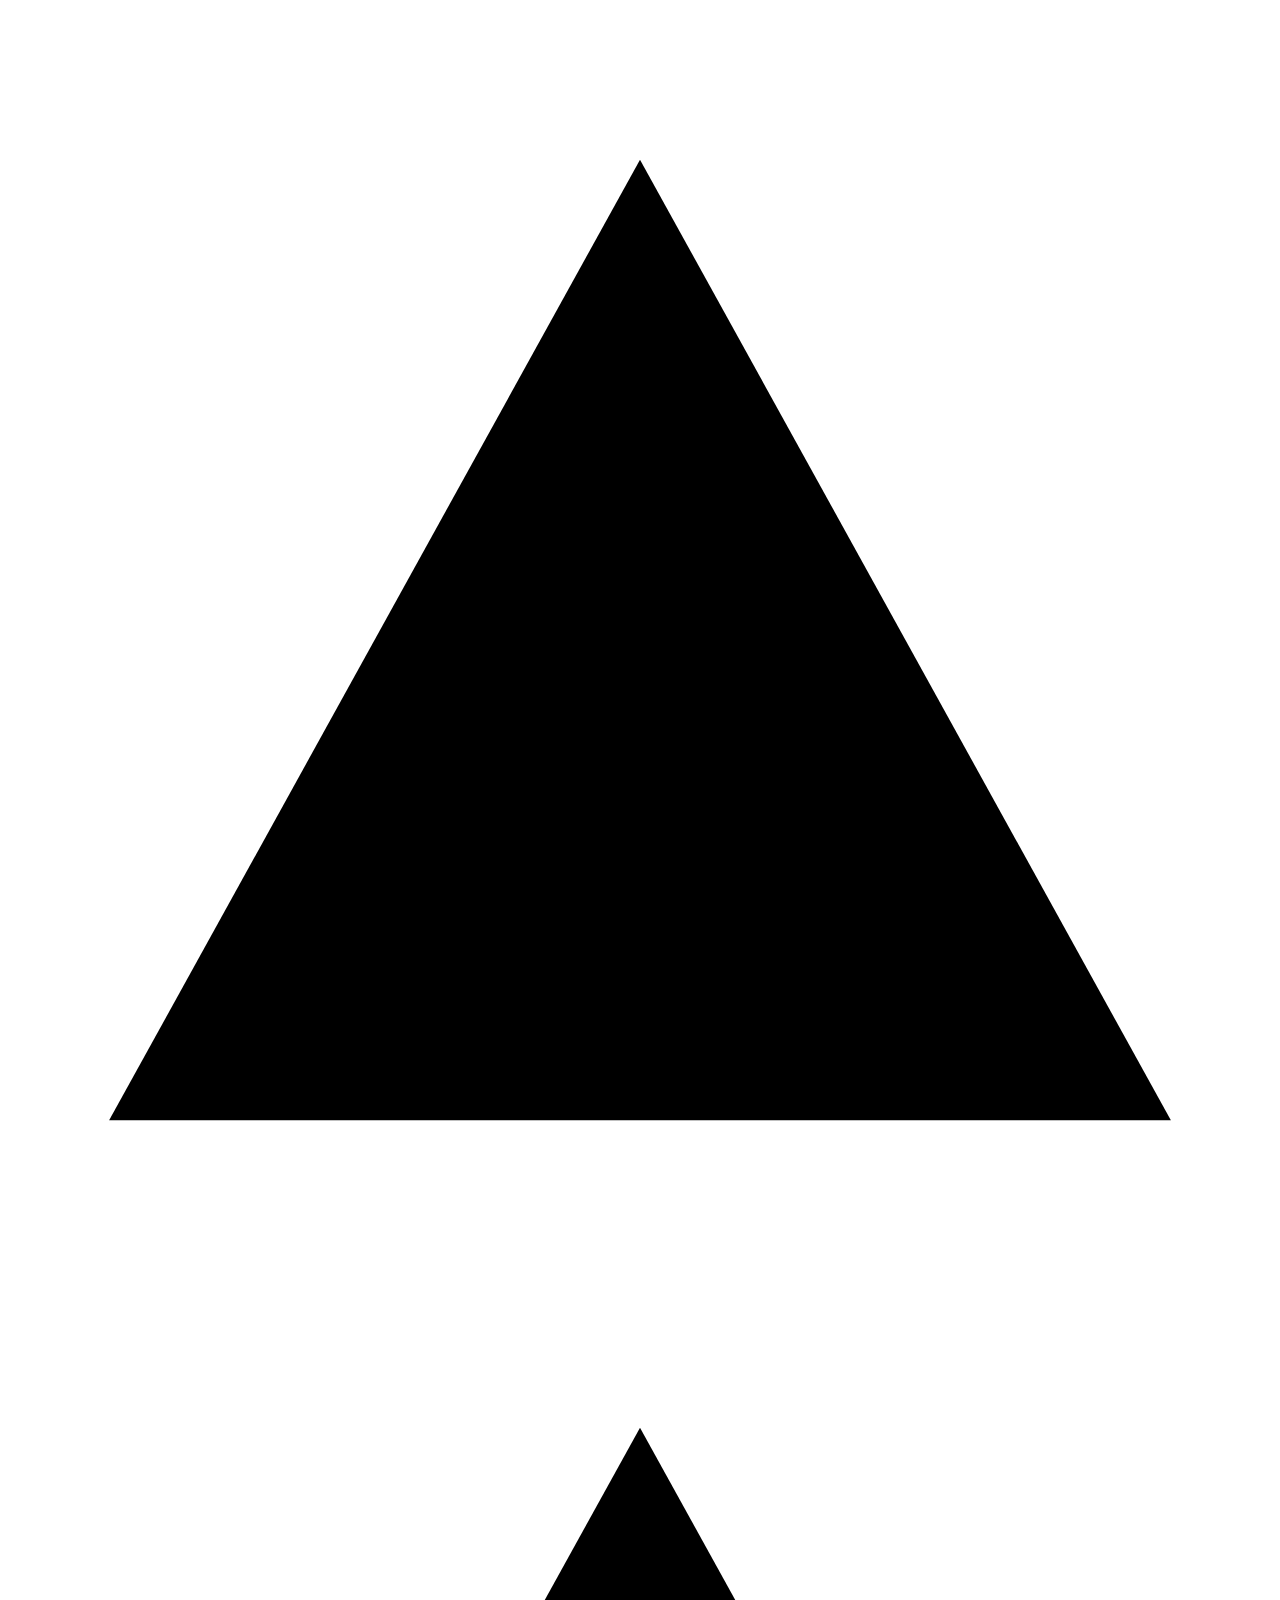
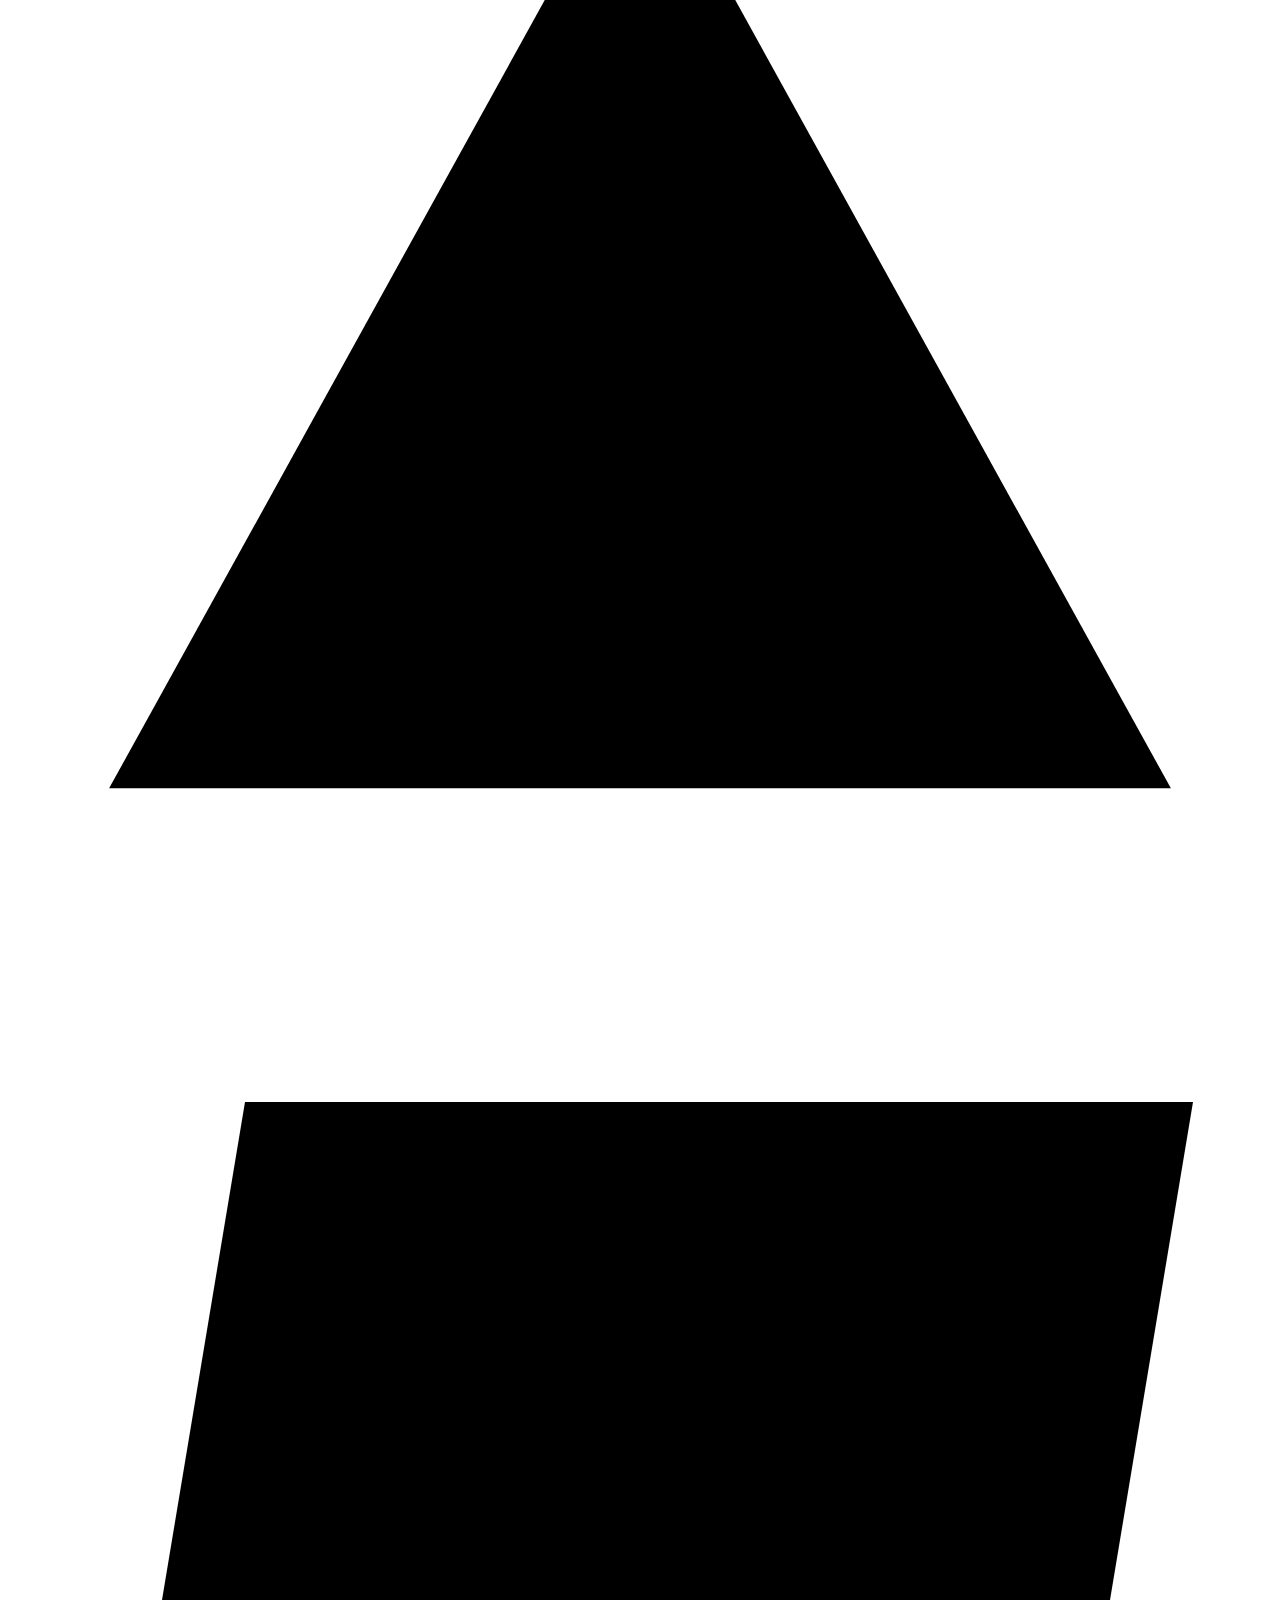
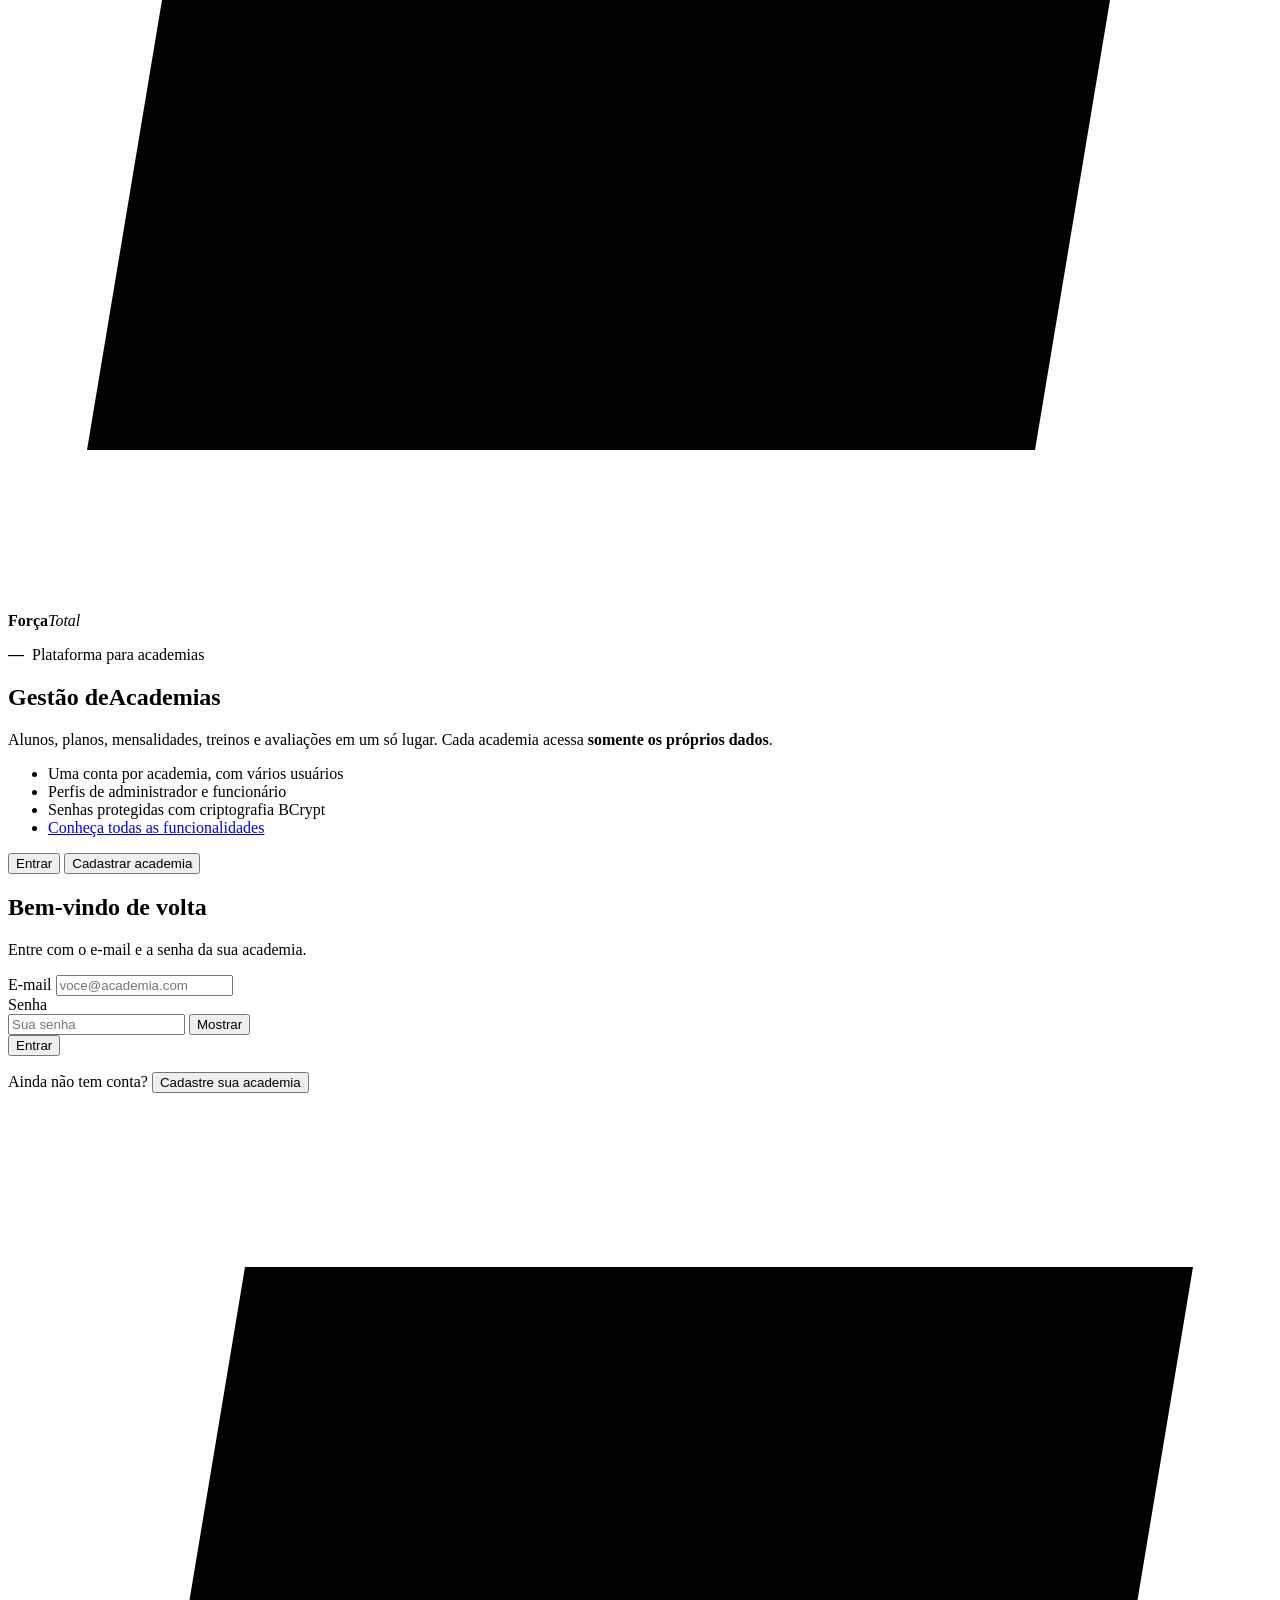
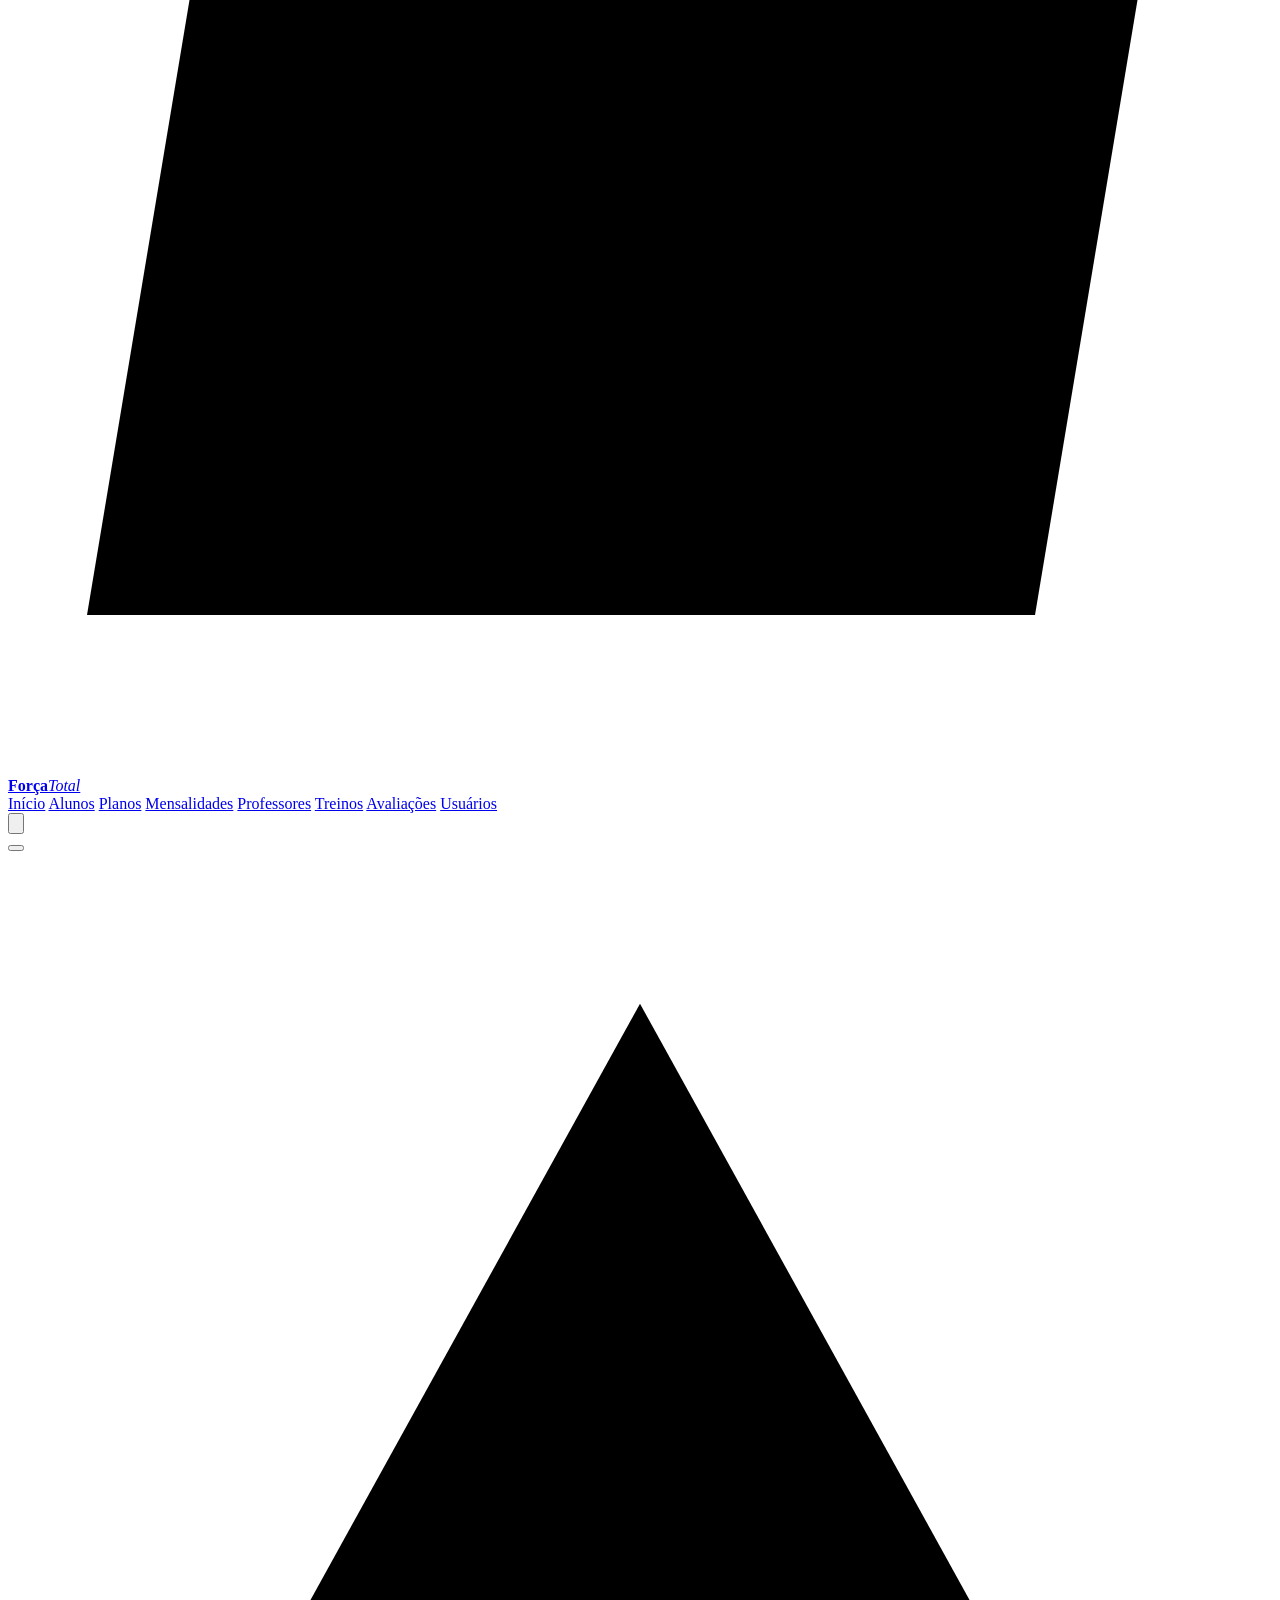
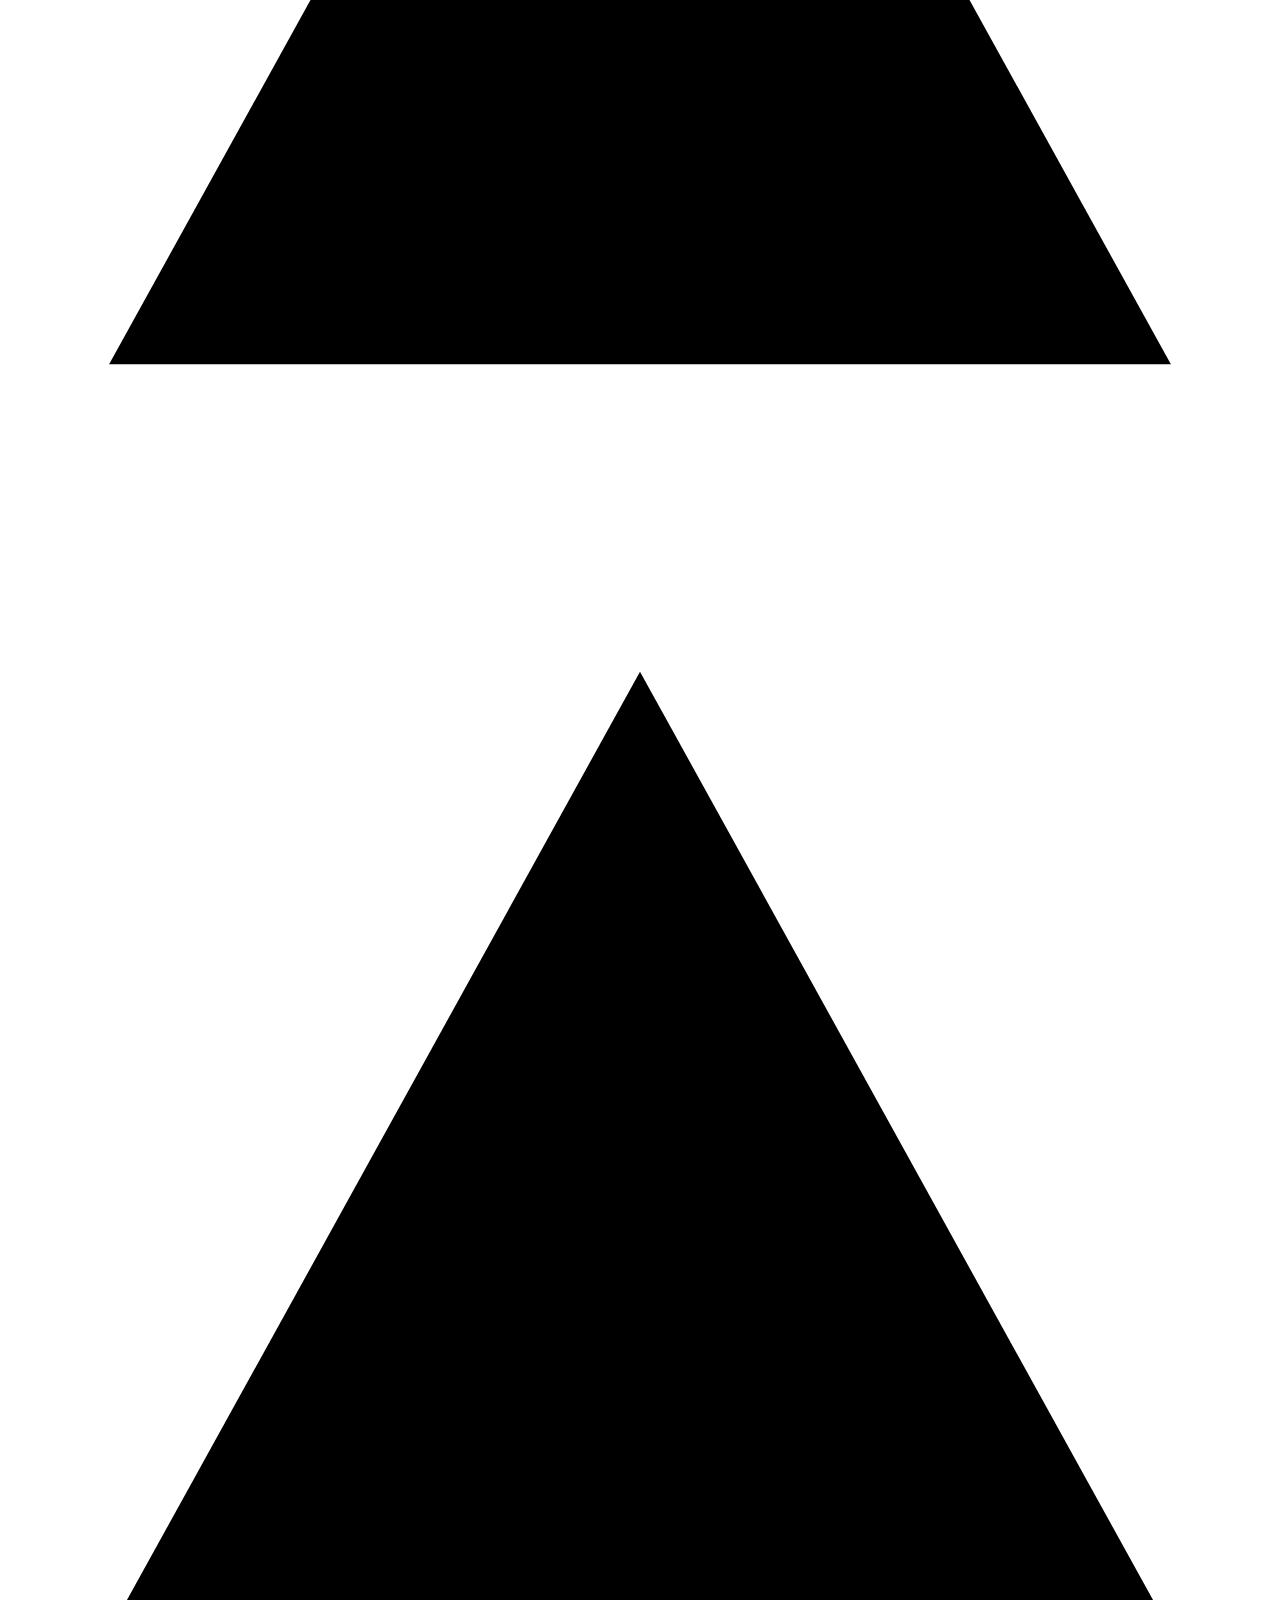
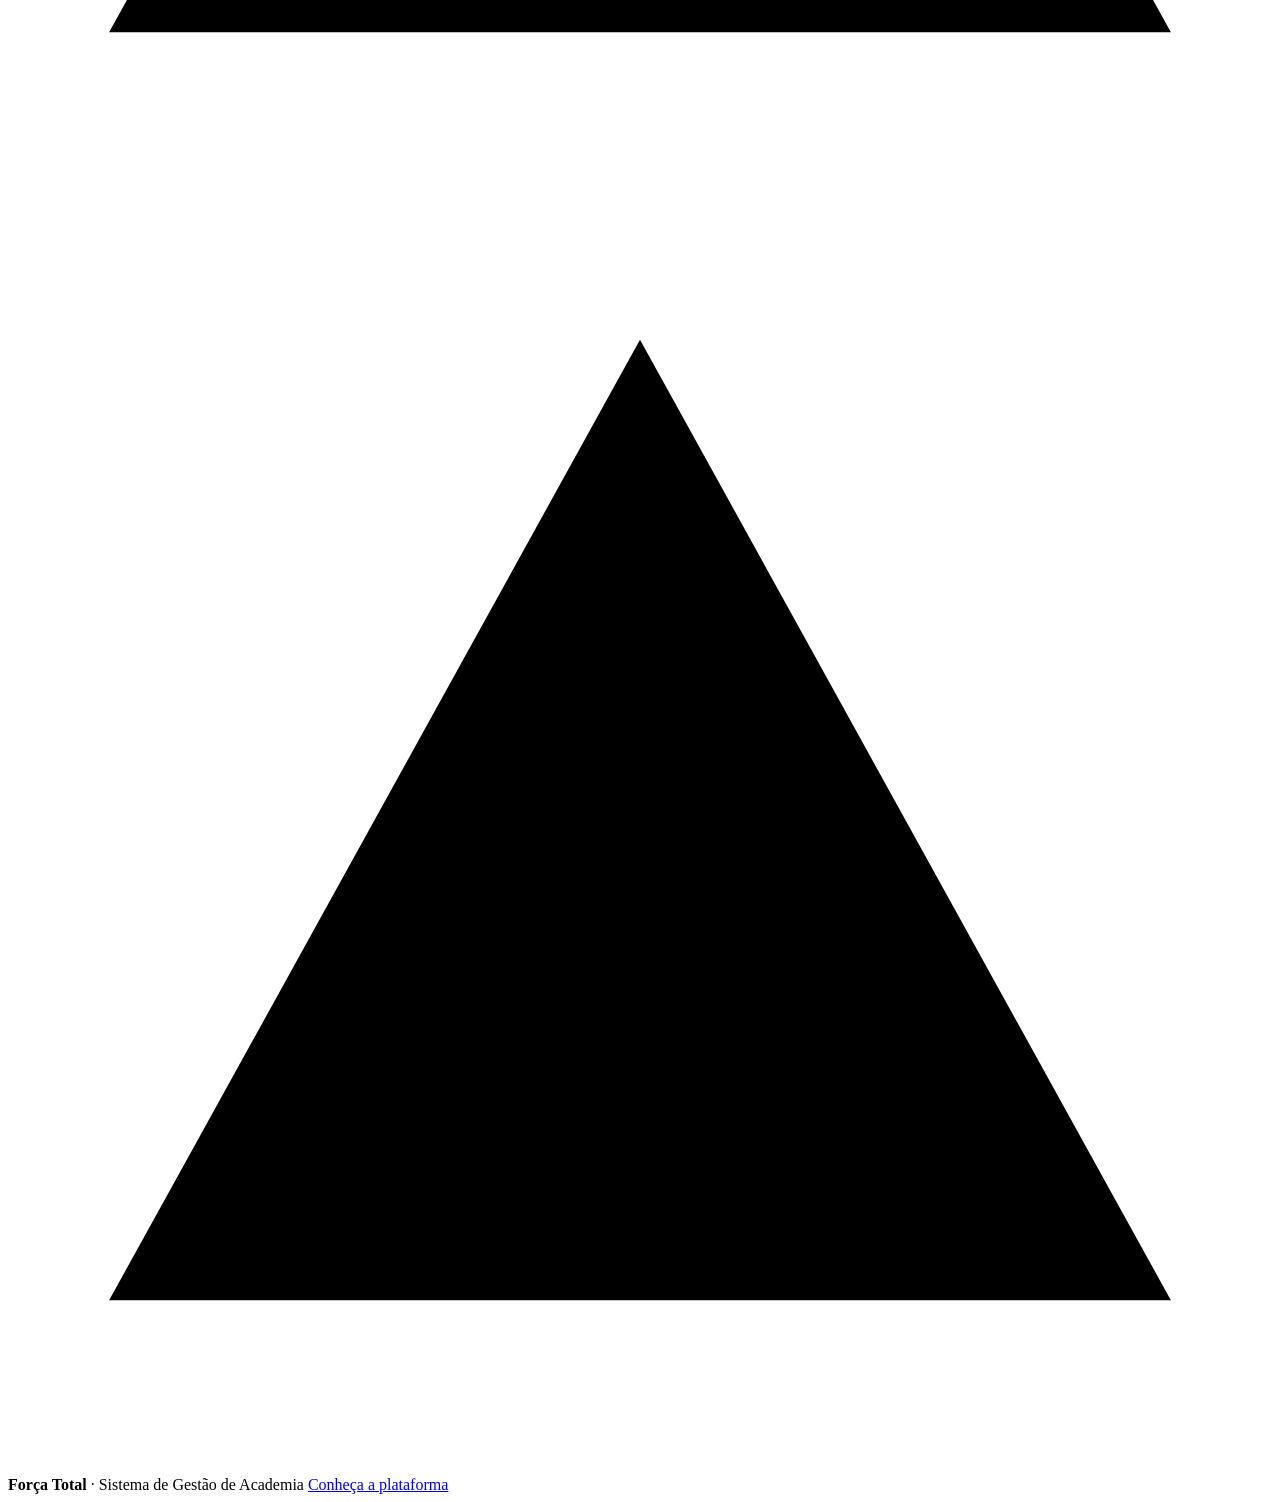
==== commit ae7ba044: "Update README and routing for improved navigation; change entry points to the application and update" ====
--- a/backend/target/classes/static/index.html
+++ b/backend/target/classes/static/index.html
@@ -9,7 +9,7 @@
   <link rel="preconnect" href="https://fonts.googleapis.com">
   <link rel="preconnect" href="https://fonts.gstatic.com" crossorigin>
   <link href="https://fonts.googleapis.com/css2?family=Barlow+Condensed:ital,wght@0,400;0,500;0,600;0,700;0,800;1,600;1,700;1,800;1,900&family=Montserrat:wght@400;500;600;700&display=swap" rel="stylesheet">
-  <link rel="stylesheet" href="css/style.css?v=6">
+  <link rel="stylesheet" href="/css/style.css?v=7">
 </head>
 <body class="verificando">
   <!-- ===================== TELA DE LOGIN / CADASTRO DE ACADEMIA ===================== -->
@@ -30,7 +30,7 @@
         <li>Uma conta por academia, com vários usuários</li>
         <li>Perfis de administrador e funcionário</li>
         <li>Senhas protegidas com criptografia BCrypt</li>
-        <li><a class="link" href="/apresentacao">Conheça todas as funcionalidades</a></li>
+        <li><a class="link" href="/">Conheça todas as funcionalidades</a></li>
       </ul>
     </div>
 
@@ -155,6 +155,7 @@
         </div>
         <a href="#/usuarios" role="menuitem" data-admin>Usuários da academia</a>
         <button type="button" role="menuitem" data-acao="doisFatores">Verificação em duas etapas <span class="badge" id="menuDoisFatores"></span></button>
+        <button type="button" role="menuitem" data-acao="tutorial">Tutorial do sistema</button>
         <button type="button" role="menuitem" data-acao="alterarSenha">Alterar minha senha</button>
         <button type="button" role="menuitem" class="sair" data-acao="sair">Sair</button>
       </div>
@@ -185,7 +186,7 @@
 
   <footer class="rodape-site">
     <span><b>Força Total</b> · Sistema de Gestão de Academia</span>
-    <a class="link" href="/apresentacao">Conheça a plataforma</a>
+    <a class="link" href="/">Conheça a plataforma</a>
   </footer>
 
   <dialog id="modal">
@@ -204,7 +205,8 @@
 
   <div id="toasts" class="toasts" aria-live="assertive"></div>
 
-  <script src="js/ticker.js"></script>
-  <script src="js/app.js?v=5"></script>
+  <script src="/js/ticker.js"></script>
+  <script src="/js/tutorial.js"></script>
+  <script src="/js/app.js?v=7"></script>
 </body>
 </html>
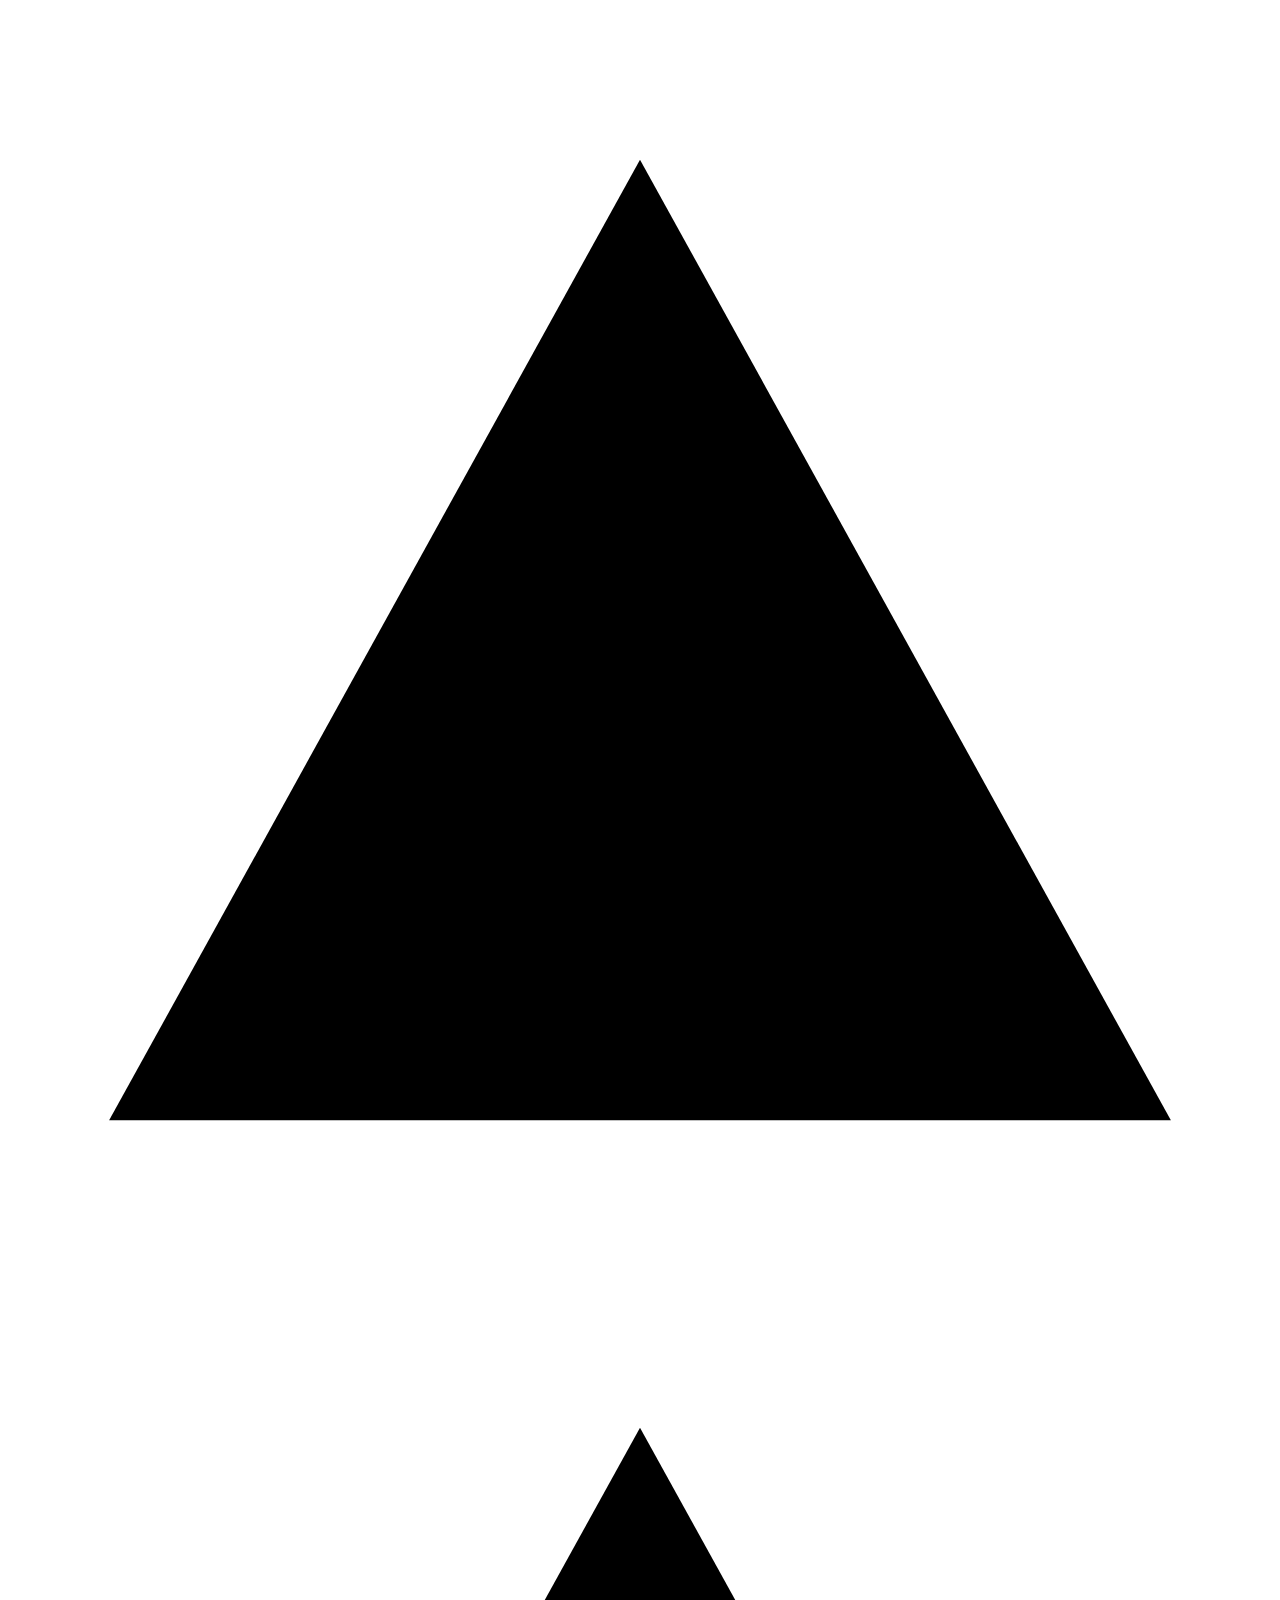
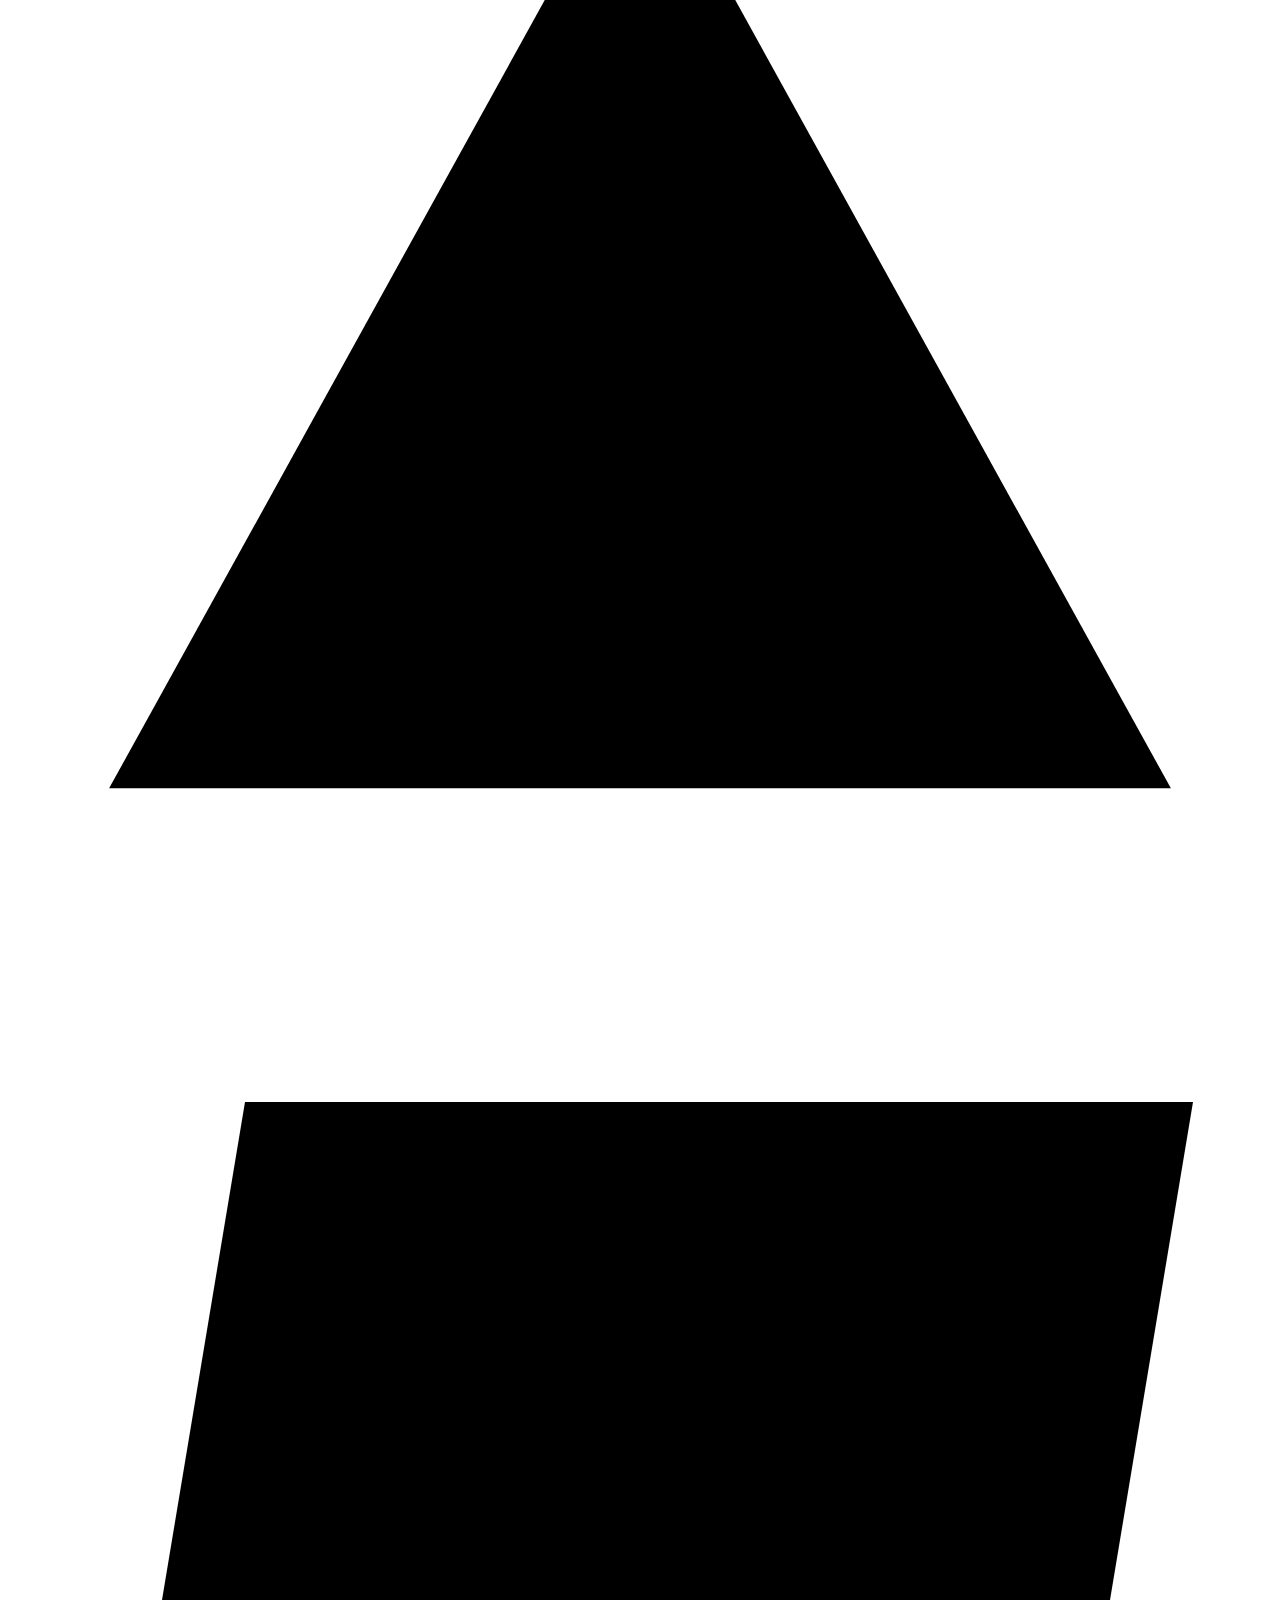
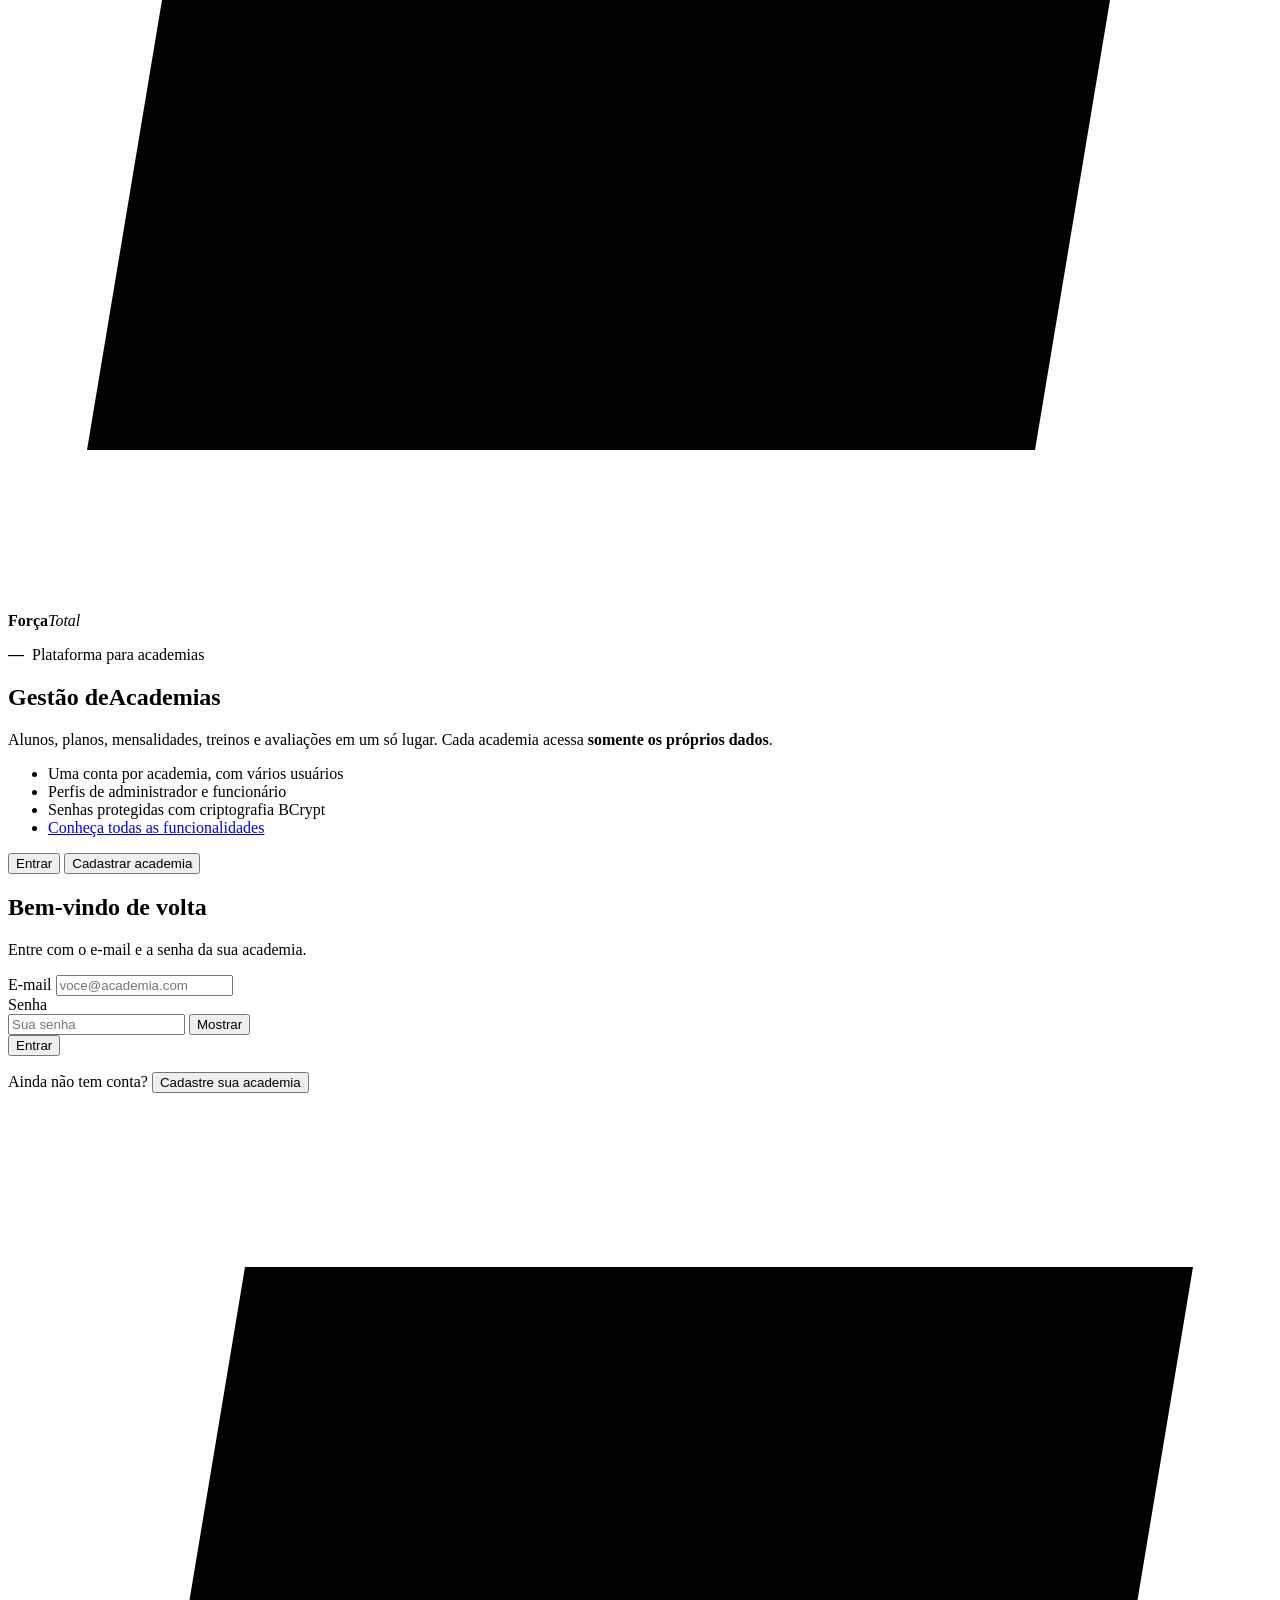
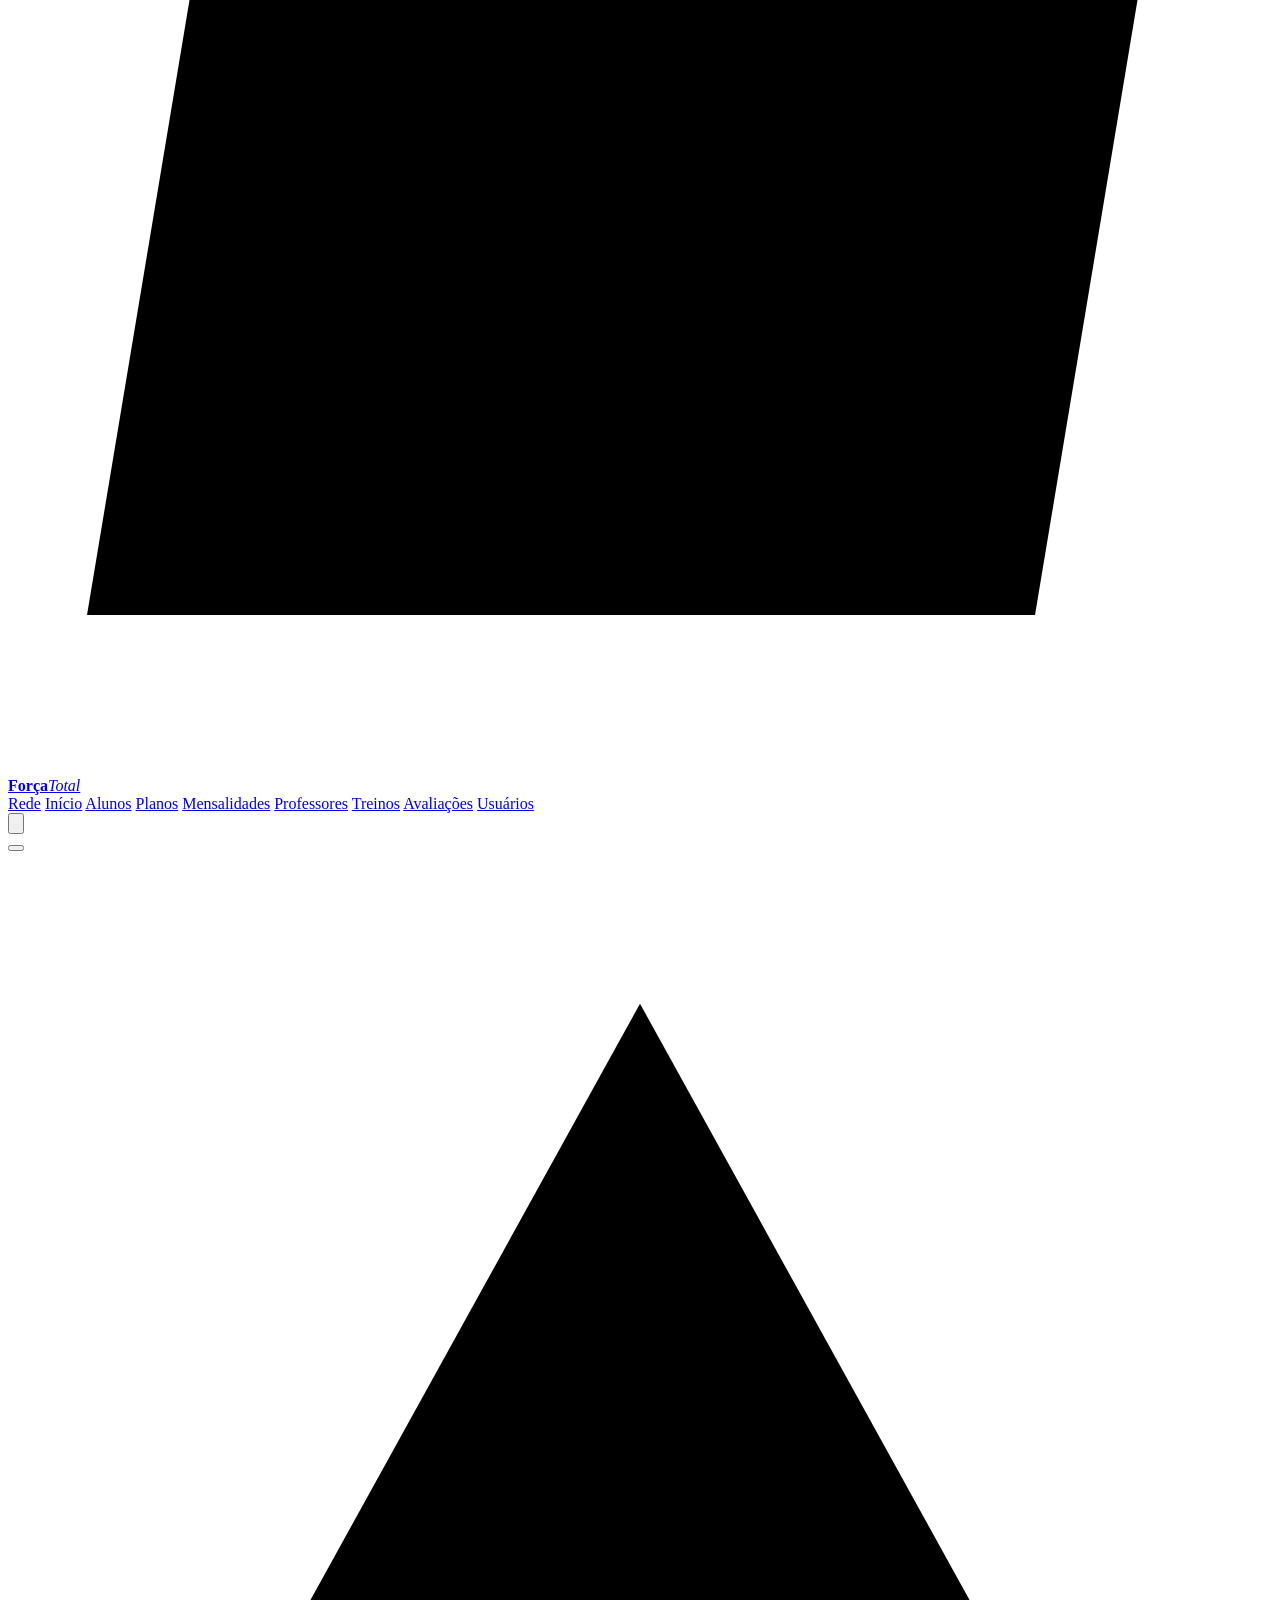
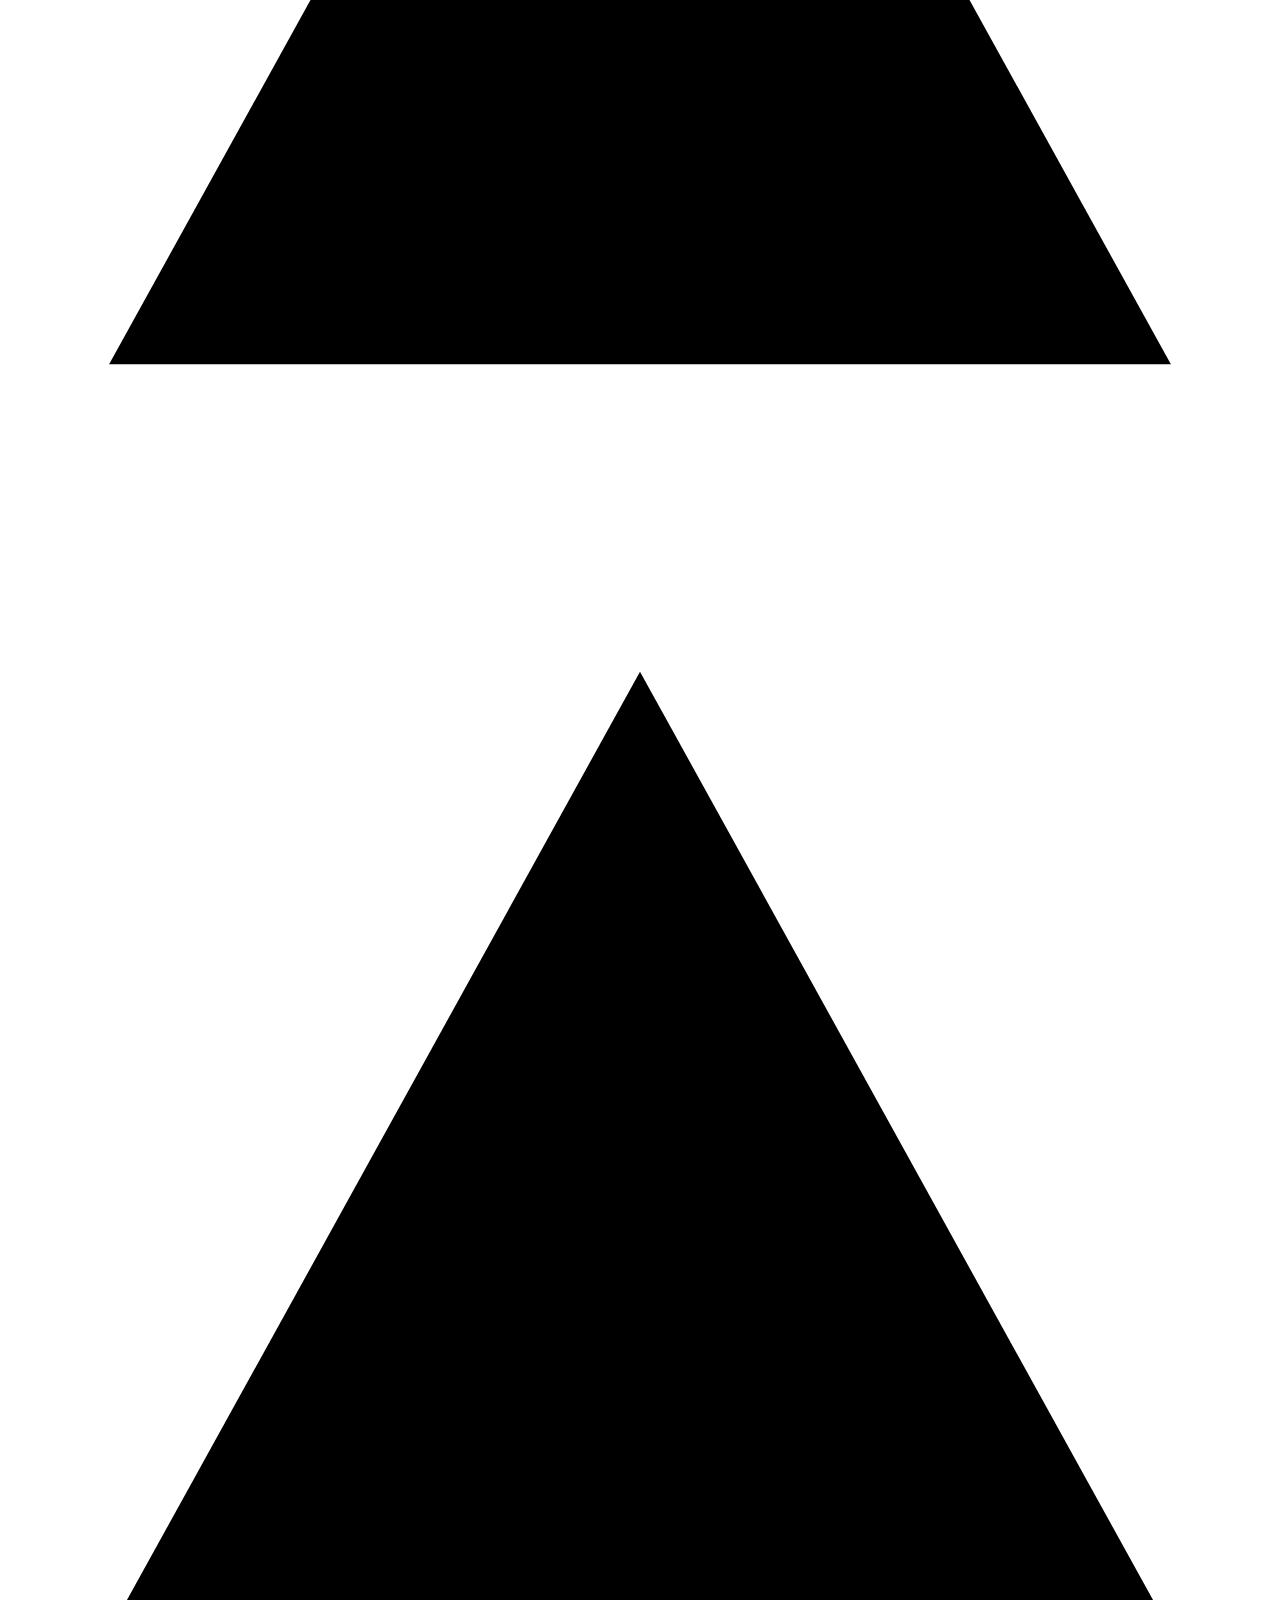
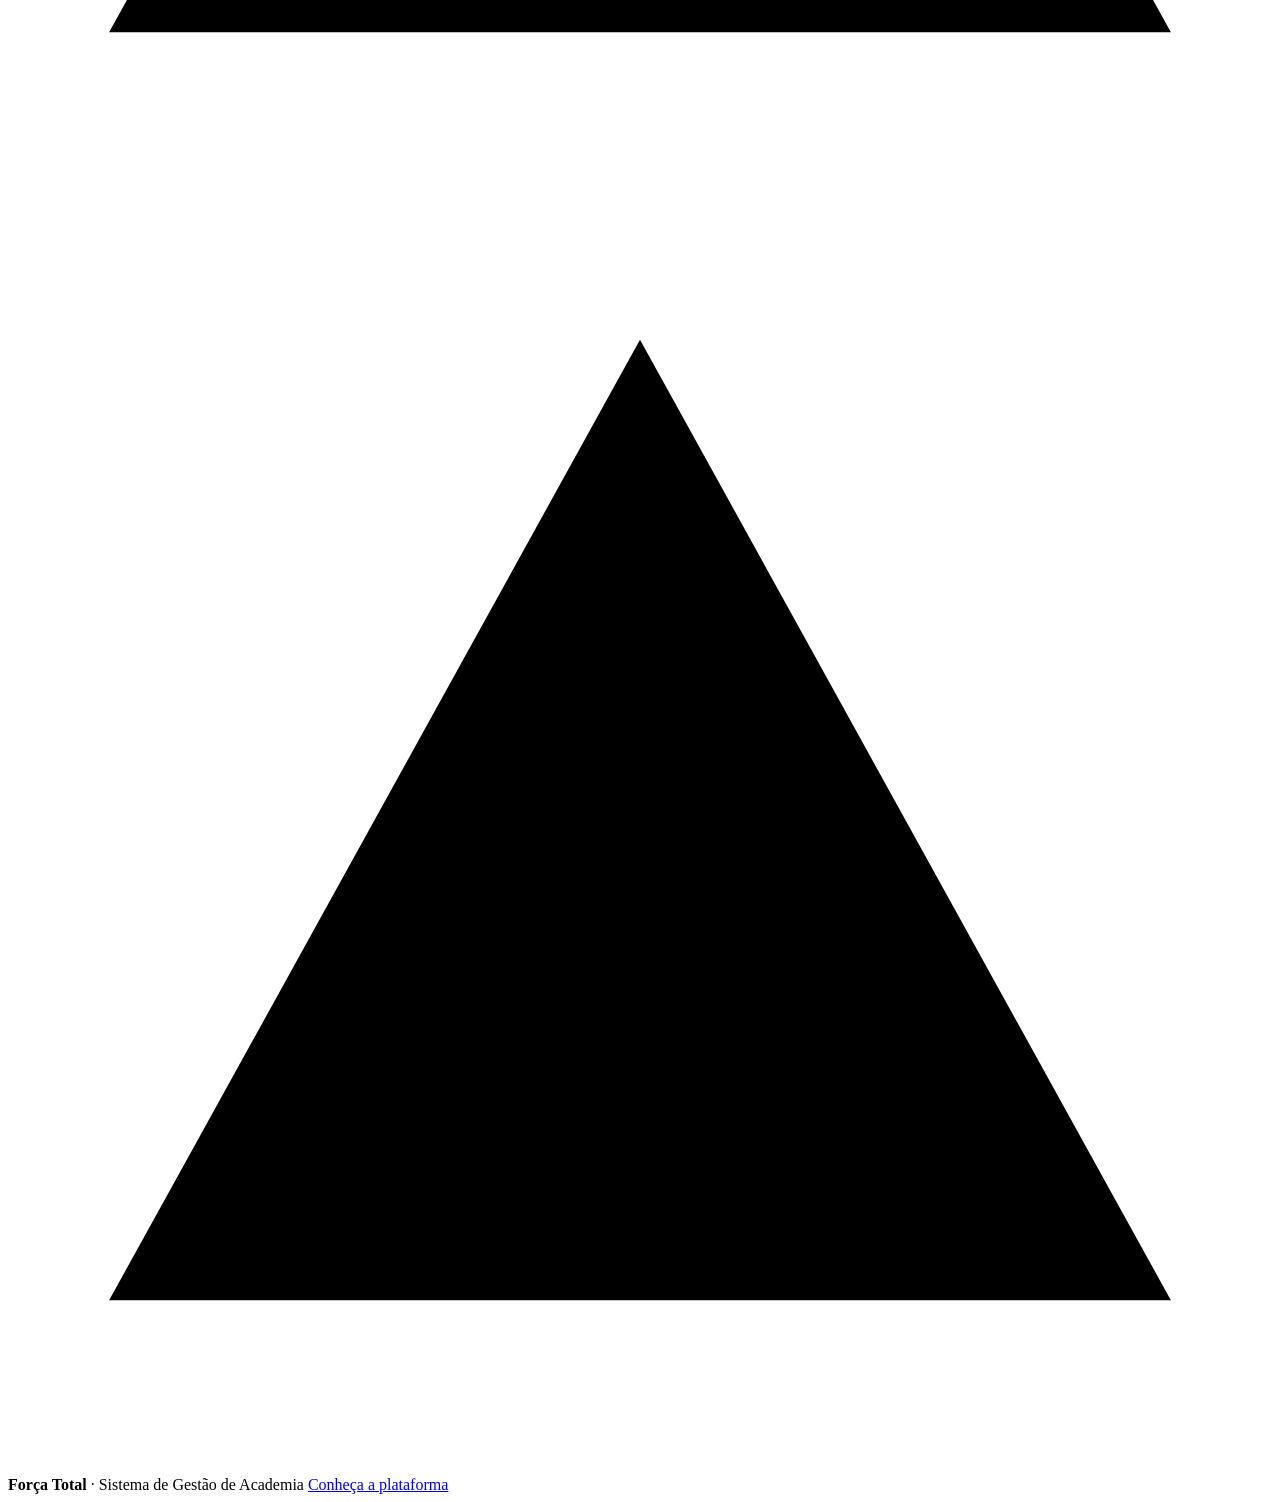
==== commit 66149255: "feat: Add DispositivosConfiaveis and RedeService classes with repository integrations - Implemented " ====
--- a/backend/target/classes/static/index.html
+++ b/backend/target/classes/static/index.html
@@ -9,7 +9,7 @@
   <link rel="preconnect" href="https://fonts.googleapis.com">
   <link rel="preconnect" href="https://fonts.gstatic.com" crossorigin>
   <link href="https://fonts.googleapis.com/css2?family=Barlow+Condensed:ital,wght@0,400;0,500;0,600;0,700;0,800;1,600;1,700;1,800;1,900&family=Montserrat:wght@400;500;600;700&display=swap" rel="stylesheet">
-  <link rel="stylesheet" href="/css/style.css?v=7">
+  <link rel="stylesheet" href="/css/style.css?v=12">
 </head>
 <body class="verificando">
   <!-- ===================== TELA DE LOGIN / CADASTRO DE ACADEMIA ===================== -->
@@ -65,6 +65,11 @@
         <form id="formDoisFatores" class="form-acesso" novalidate hidden aria-labelledby="tituloDoisFatores">
           <h2 id="tituloDoisFatores">Verificação em <span>duas etapas</span></h2>
           <p class="sub-acesso" id="textoDoisFatores">Abra o aplicativo autenticador no celular e digite o código de 6 dígitos da sua conta.</p>
+          <!-- Fica antes do código: o código envia sozinho ao completar 6 dígitos -->
+          <label class="check lembrar-2fa" id="lembrar2faBloco">
+            <input type="checkbox" id="lembrar2fa" name="lembrar">
+            <span><b>Lembrar deste dispositivo por 30 dias</b><small>Neste navegador, o login pede só a senha. Não marque em computadores compartilhados.</small></span>
+          </label>
           <div class="campo" data-campo="codigo">
             <label class="rotulo" for="codigo2fa" id="rotuloCodigo2fa">Código do aplicativo</label>
             <input id="codigo2fa" name="codigo" class="codigo-otp" inputmode="numeric" autocomplete="one-time-code" maxlength="6" placeholder="000000">
@@ -78,10 +83,22 @@
 
         <form id="formCadastro" class="form-acesso" role="tabpanel" aria-labelledby="abaCadastro" novalidate hidden>
           <h2>Cadastre sua <span>academia</span></h2>
-          <p class="sub-acesso">Em um minuto: você vira o administrador e já começa a usar.</p>
+          <p class="sub-acesso" id="cadSub">Em um minuto: você vira o administrador e já começa a usar.</p>
           <div class="campos">
+            <div class="campo full" data-campo="tipo">
+              <span class="rotulo" id="r_tipoConta">Tipo de conta</span>
+              <div class="cartoes" role="radiogroup" aria-labelledby="r_tipoConta">
+                <label class="cartao"><input type="radio" name="tipo" value="ACADEMIA" checked><span class="cartao-corpo"><b>Uma academia</b><small>Você vira o administrador</small></span></label>
+                <label class="cartao"><input type="radio" name="tipo" value="REDE"><span class="cartao-corpo"><b>Rede de academias</b><small>Plano Rede: até 5 unidades e você vê todas</small></span></label>
+              </div>
+            </div>
+            <div class="campo full" data-campo="nomeRede" hidden>
+              <label class="rotulo" for="cadRede">Nome da rede <span class="obrig">*</span></label>
+              <input id="cadRede" name="nomeRede" autocomplete="organization" placeholder="Ex.: Rede Corpo em Forma" maxlength="120">
+              <small class="erro-campo" role="alert" hidden></small>
+            </div>
             <div class="campo full" data-campo="nomeAcademia">
-              <label class="rotulo" for="cadAcademia">Nome da academia <span class="obrig">*</span></label>
+              <label class="rotulo" for="cadAcademia"><span id="rotuloCadAcademia">Nome da academia</span> <span class="obrig">*</span></label>
               <input id="cadAcademia" name="nomeAcademia" autocomplete="organization" placeholder="Ex.: Academia Corpo em Forma" maxlength="120">
               <small class="erro-campo" role="alert" hidden></small>
             </div>
@@ -112,7 +129,7 @@
             </div>
           </div>
           <p class="erro-form" data-erro-geral hidden></p>
-          <button type="submit" class="primario largo">Criar academia e entrar</button>
+          <button type="submit" class="primario largo" id="cadBotao">Criar academia e entrar</button>
           <p class="troca-aba">Já tem conta? <button type="button" class="link" data-aba="entrar">Entrar</button></p>
         </form>
       </div>
@@ -128,6 +145,7 @@
     </a>
 
     <nav id="menu" aria-label="Módulos">
+      <a href="#/rede" data-mod="rede" data-dono>Rede</a>
       <a href="#/dashboard" data-mod="dashboard">Início</a>
       <a href="#/alunos" data-mod="alunos">Alunos</a>
       <a href="#/planos" data-mod="planos">Planos</a>
@@ -153,10 +171,11 @@
           <small id="menuEmail"></small>
           <span class="badge" id="menuPerfil"></span>
         </div>
+        <a href="#/perfil" role="menuitem">Meu perfil</a>
+        <a href="#/rede" role="menuitem" data-dono>Painel da rede</a>
         <a href="#/usuarios" role="menuitem" data-admin>Usuários da academia</a>
-        <button type="button" role="menuitem" data-acao="doisFatores">Verificação em duas etapas <span class="badge" id="menuDoisFatores"></span></button>
+        <button type="button" role="menuitem" data-acao="converterRede" data-avulsa>Transformar em rede</button>
         <button type="button" role="menuitem" data-acao="tutorial">Tutorial do sistema</button>
-        <button type="button" role="menuitem" data-acao="alterarSenha">Alterar minha senha</button>
         <button type="button" role="menuitem" class="sair" data-acao="sair">Sair</button>
       </div>
     </div>
@@ -165,6 +184,9 @@
       <span></span><span></span><span></span>
     </button>
   </header>
+
+  <!-- Dono da rede: em qual unidade ele está agindo agora -->
+  <div class="barra-unidade" id="barraUnidade" data-dono role="status"></div>
 
   <section class="hero" aria-labelledby="titulo">
     <svg class="tri tri-1" viewBox="0 0 100 100" aria-hidden="true"><path d="M8 88 L50 12 L92 88 Z"/></svg>
@@ -207,6 +229,6 @@
 
   <script src="/js/ticker.js"></script>
   <script src="/js/tutorial.js"></script>
-  <script src="/js/app.js?v=7"></script>
+  <script src="/js/app.js?v=10"></script>
 </body>
 </html>
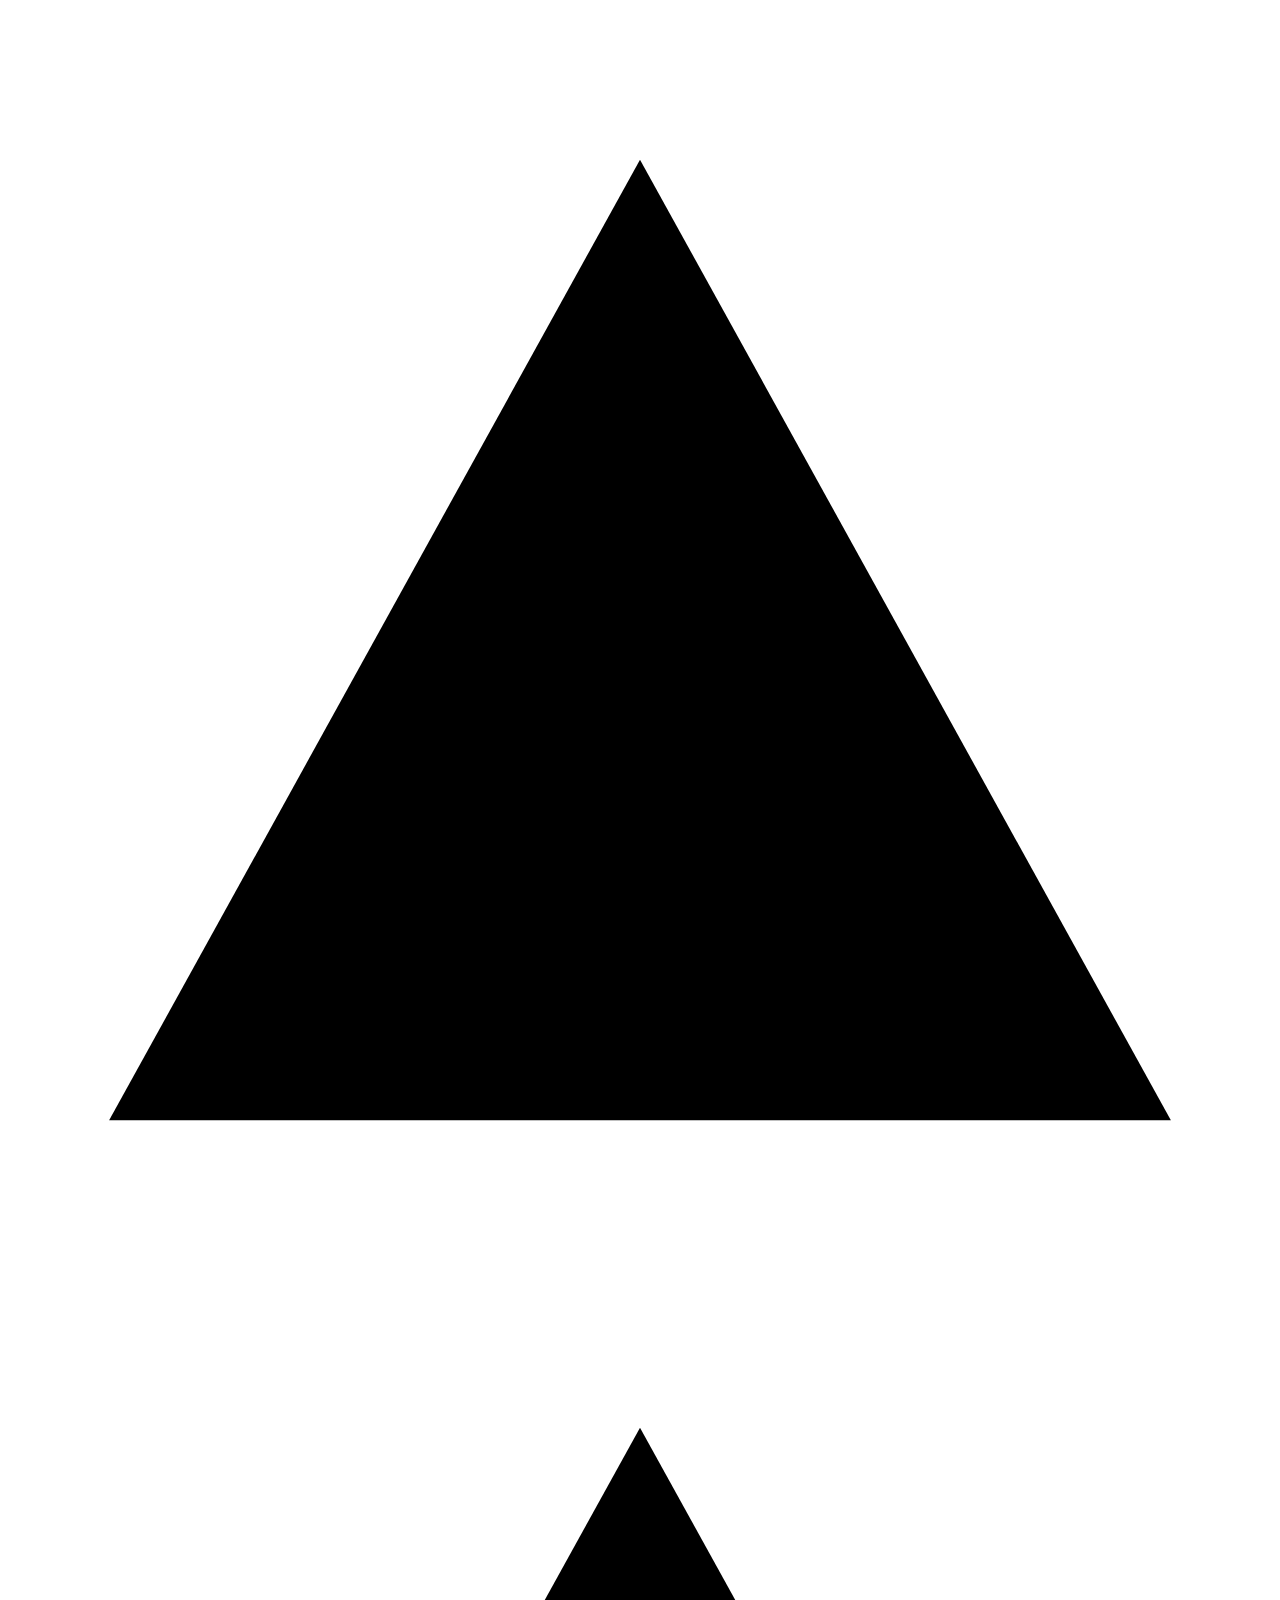
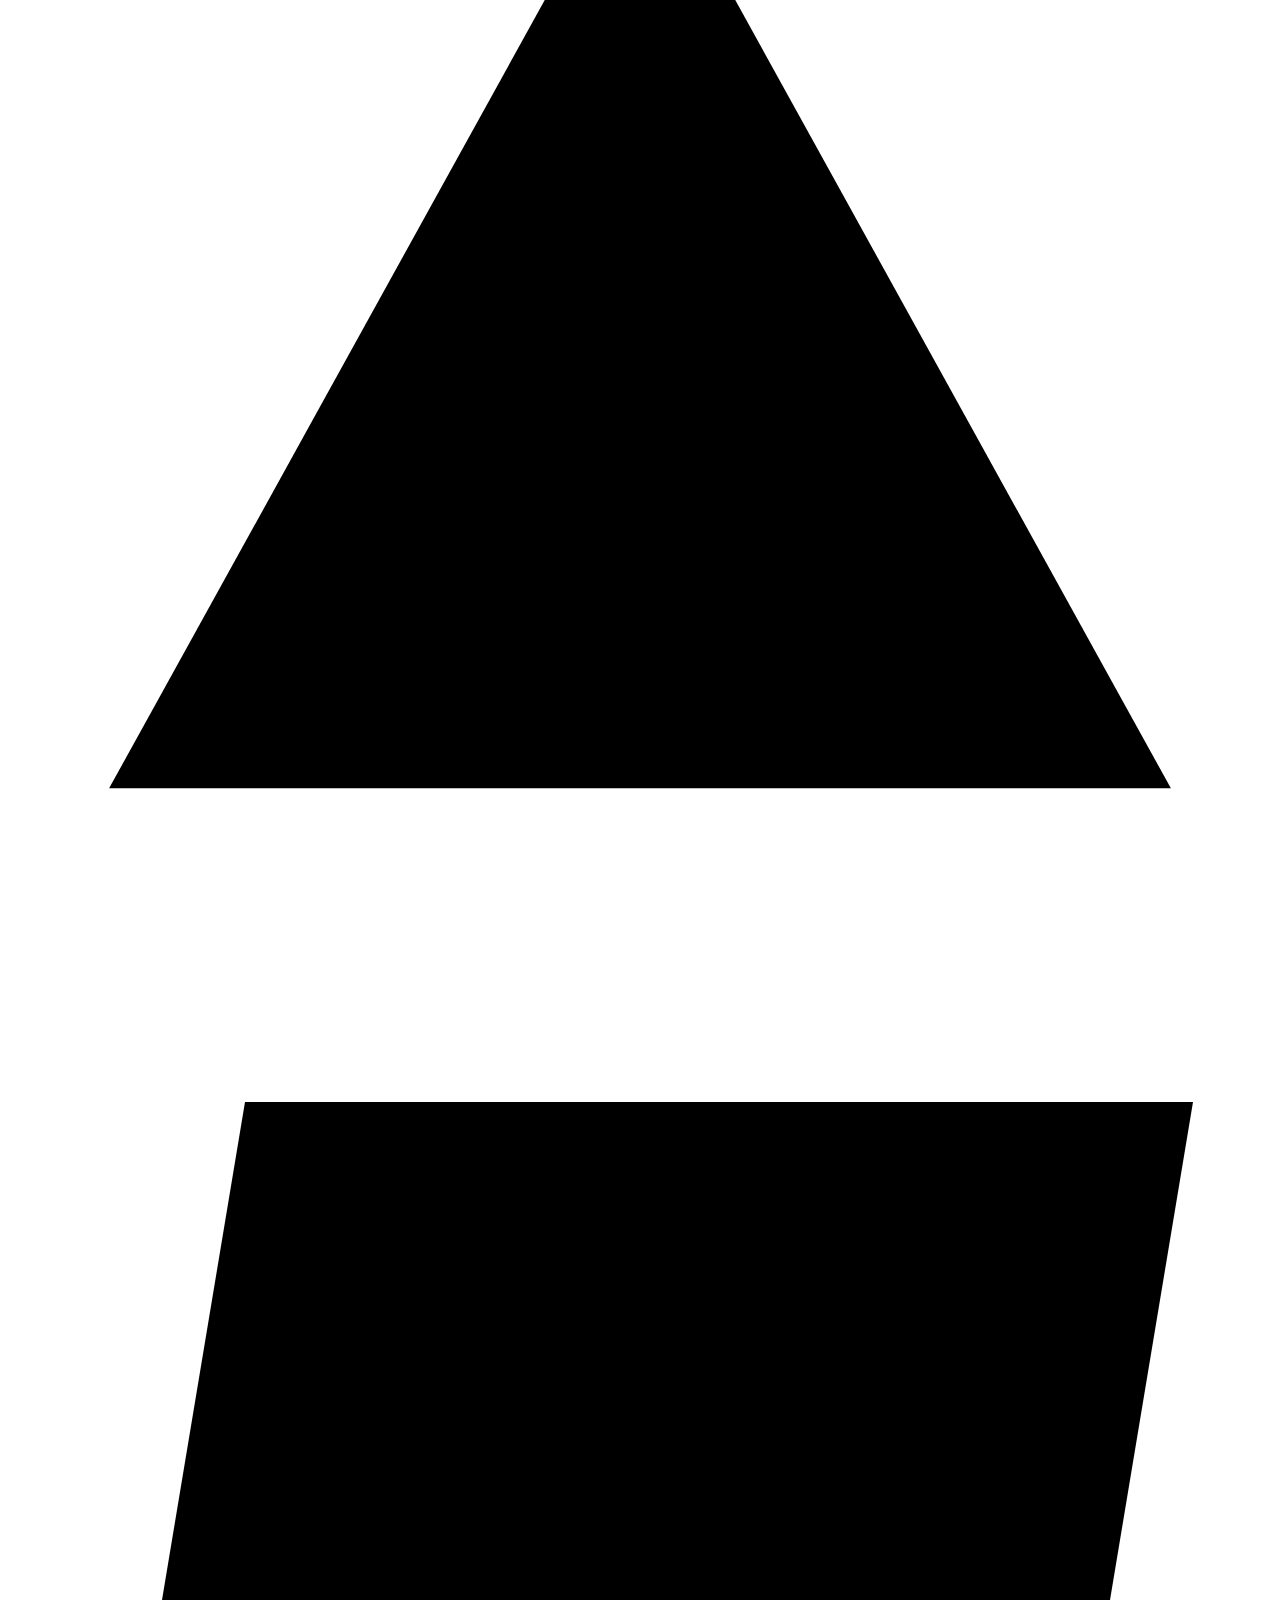
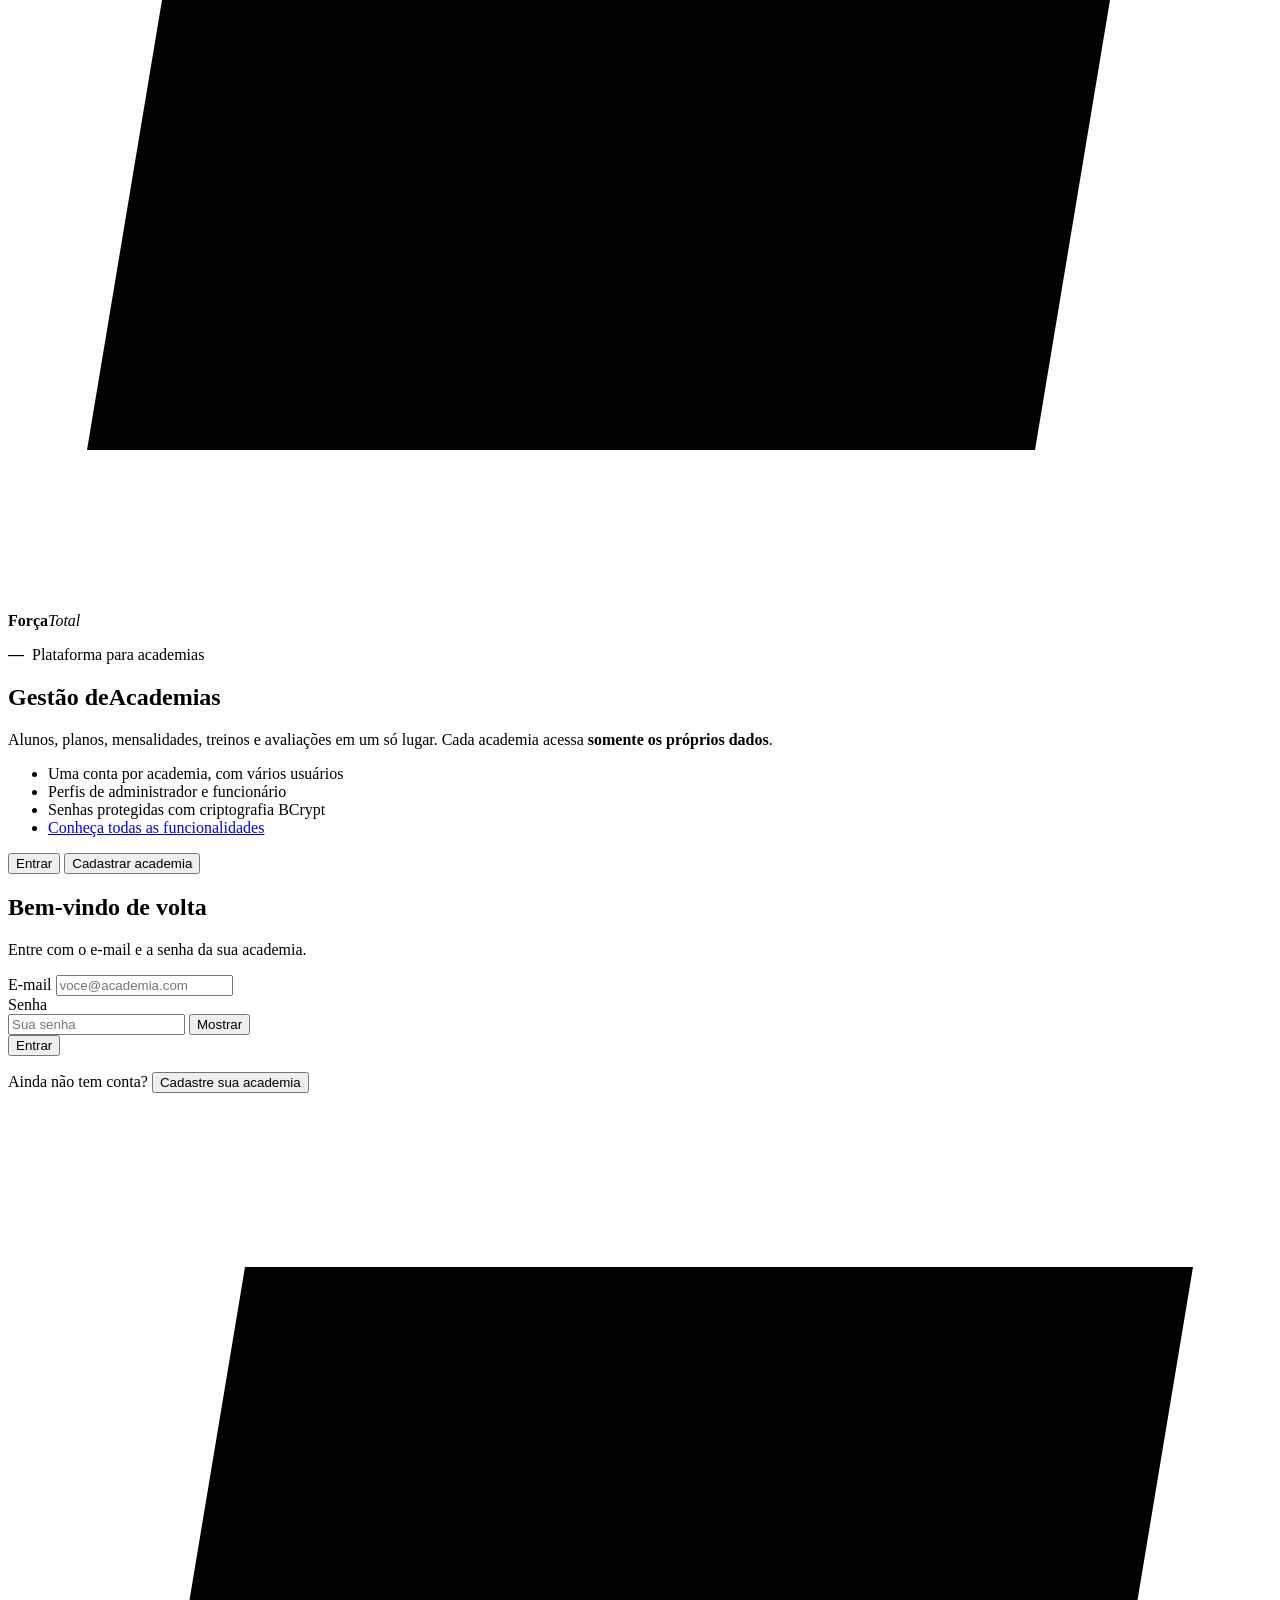
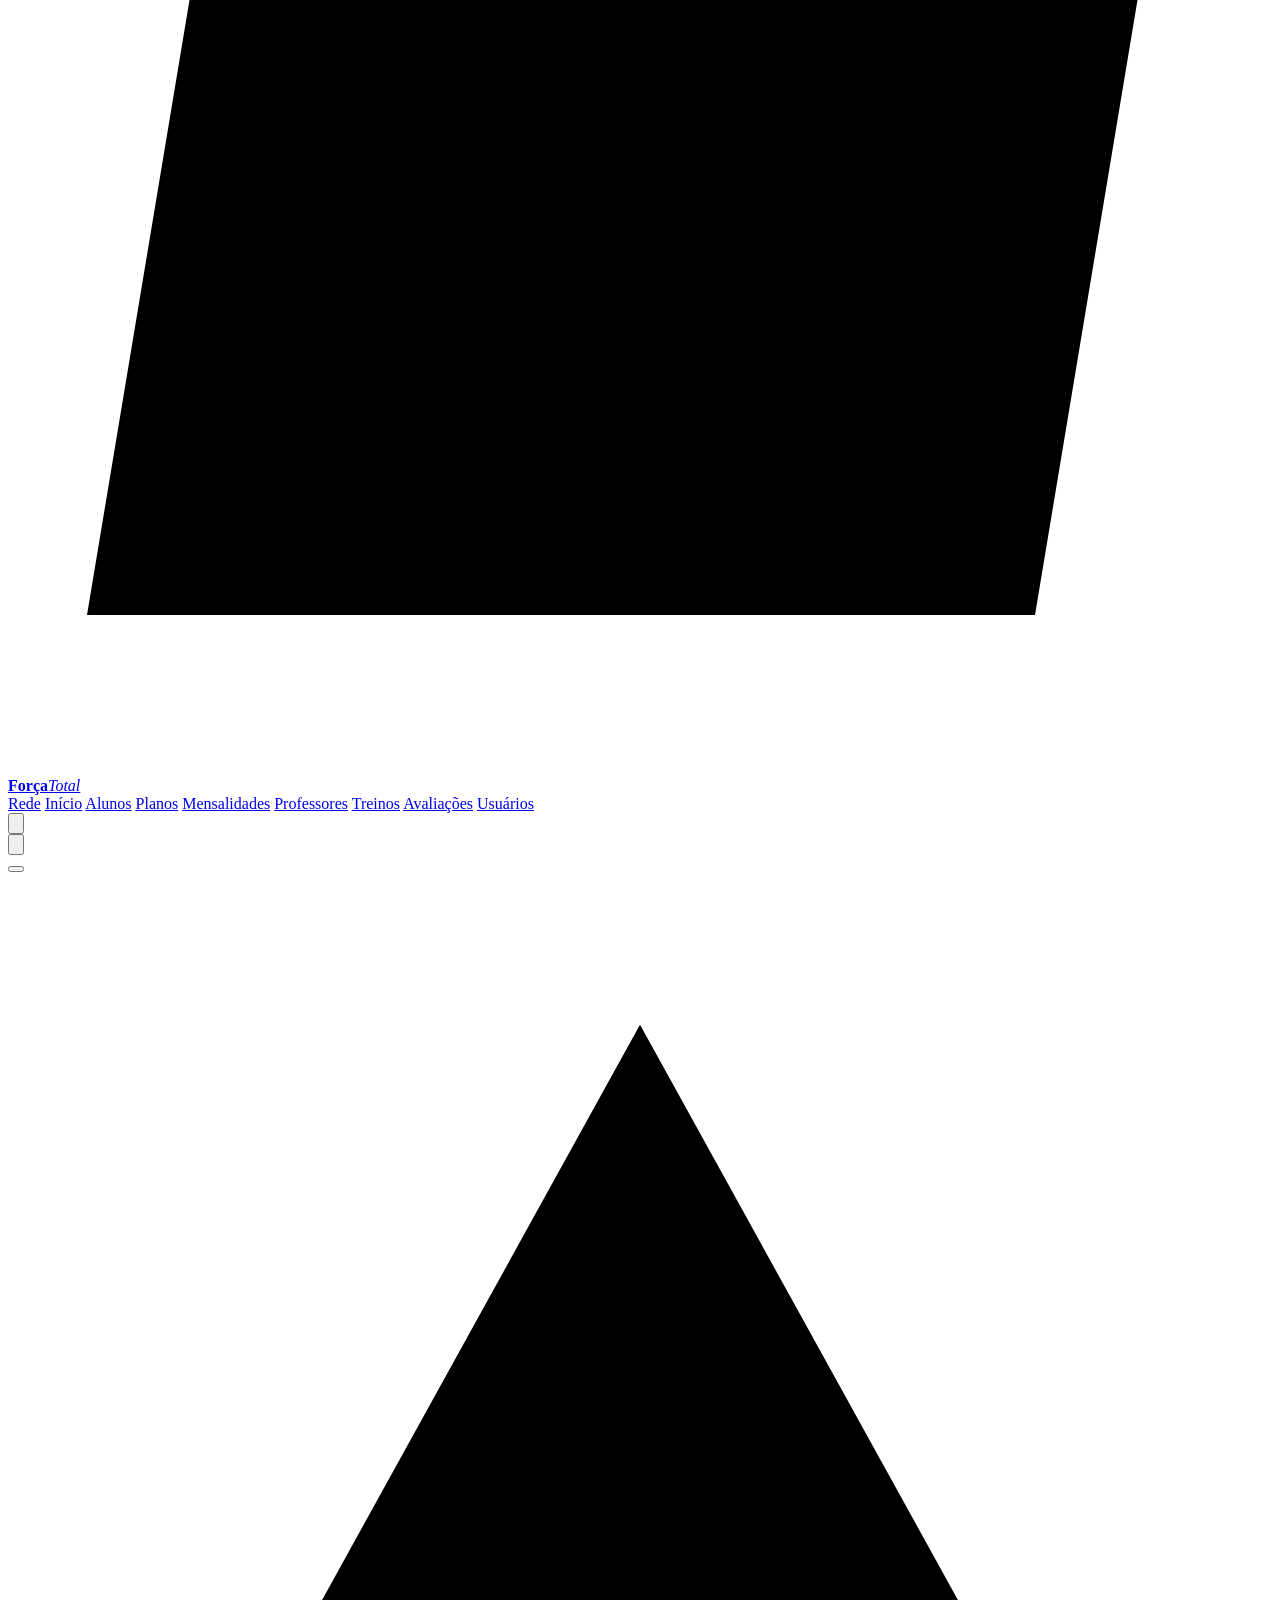
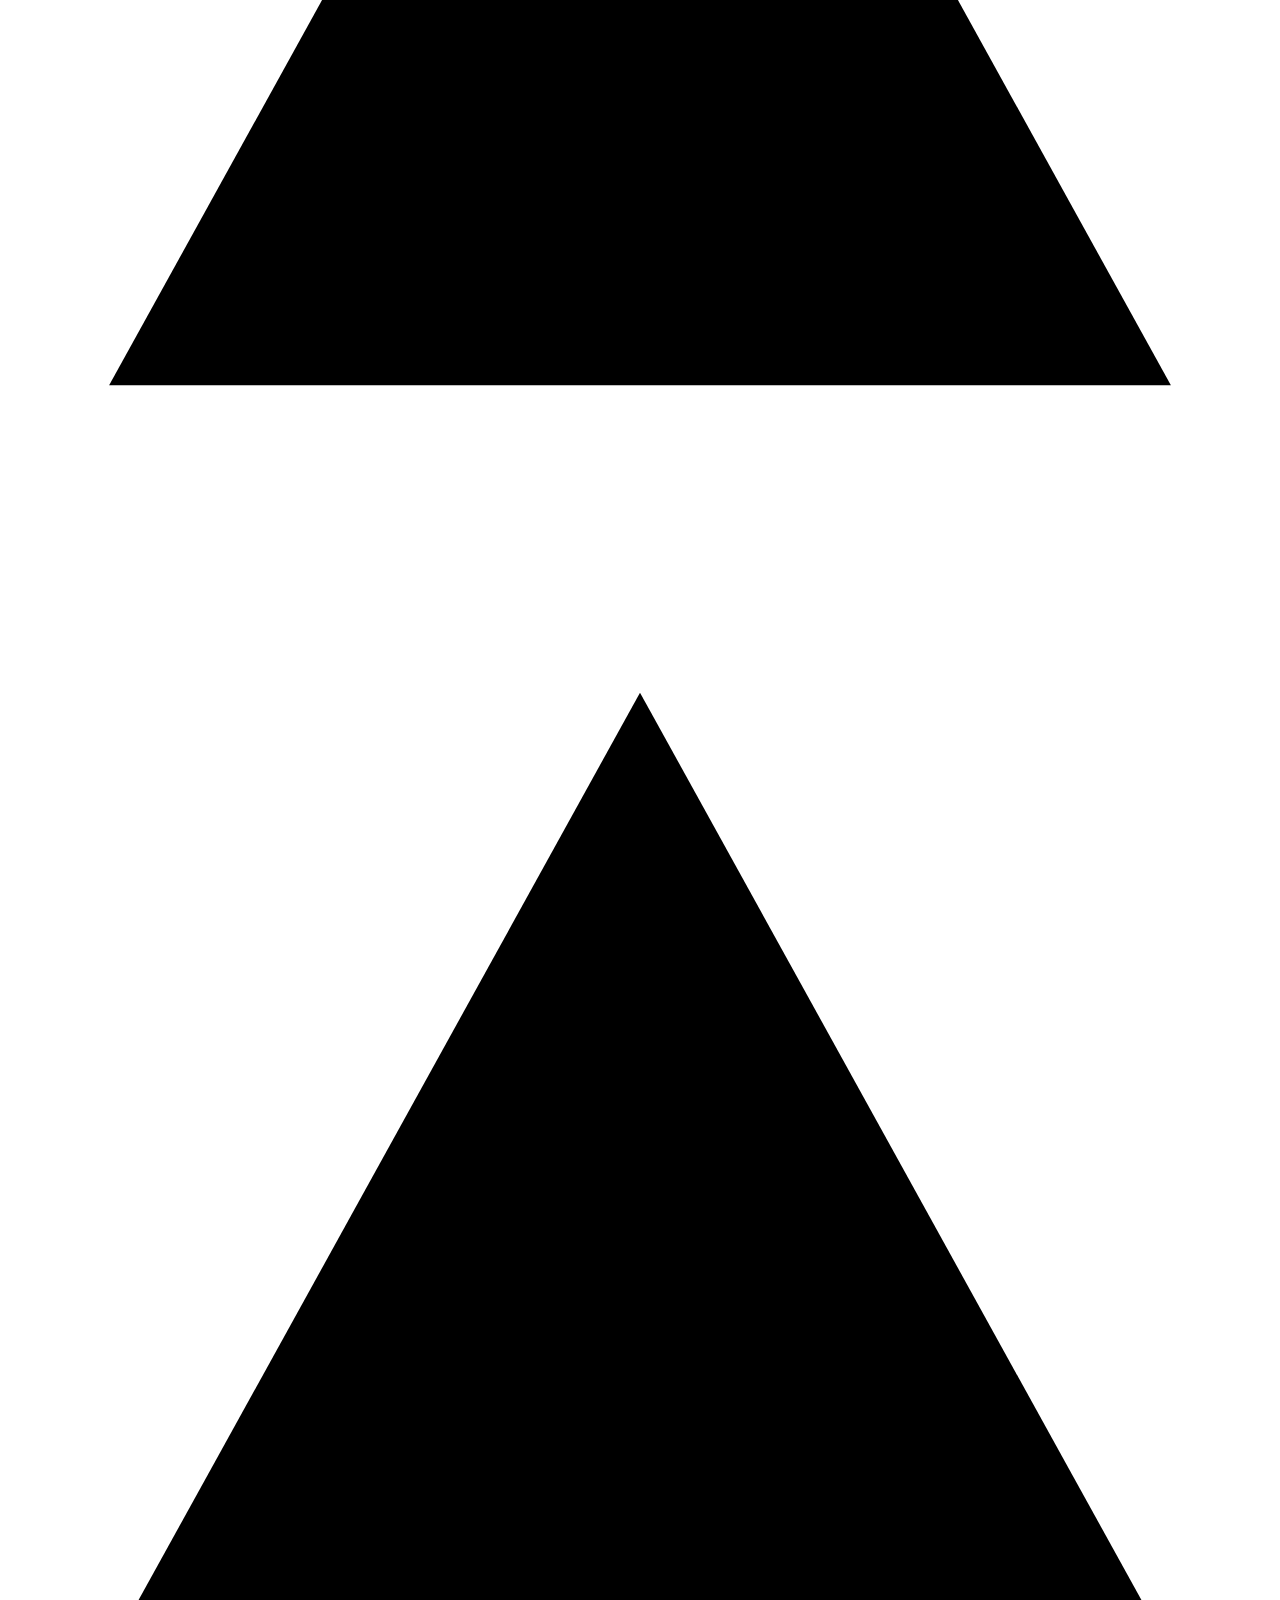
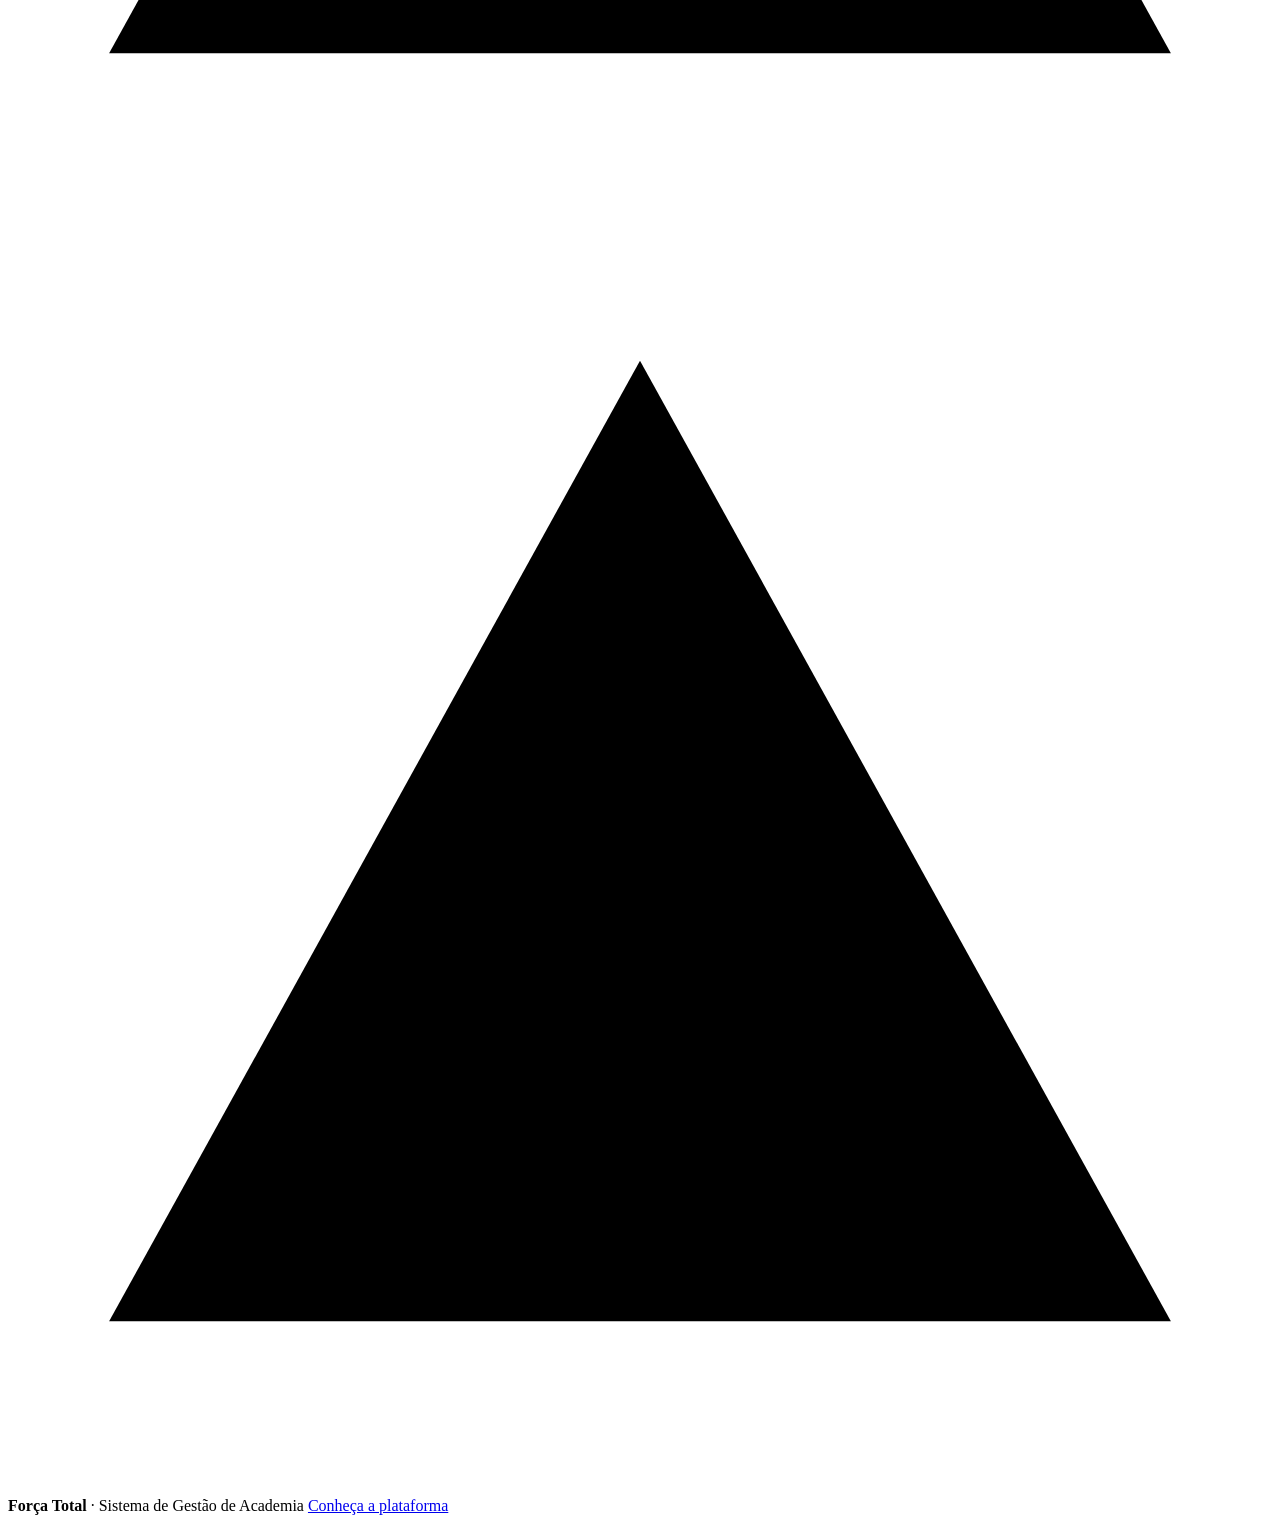
==== commit d8039b41: "feat: add notification system for server alerts with sound and visual indicators" ====
--- a/backend/target/classes/static/index.html
+++ b/backend/target/classes/static/index.html
@@ -9,7 +9,8 @@
   <link rel="preconnect" href="https://fonts.googleapis.com">
   <link rel="preconnect" href="https://fonts.gstatic.com" crossorigin>
   <link href="https://fonts.googleapis.com/css2?family=Barlow+Condensed:ital,wght@0,400;0,500;0,600;0,700;0,800;1,600;1,700;1,800;1,900&family=Montserrat:wght@400;500;600;700&display=swap" rel="stylesheet">
-  <link rel="stylesheet" href="/css/style.css?v=12">
+  <link rel="stylesheet" href="/css/style.css?v=17">
+  <link rel="stylesheet" href="/css/hold-button.css">
 </head>
 <body class="verificando">
   <!-- ===================== TELA DE LOGIN / CADASTRO DE ACADEMIA ===================== -->
@@ -84,6 +85,7 @@
         <form id="formCadastro" class="form-acesso" role="tabpanel" aria-labelledby="abaCadastro" novalidate hidden>
           <h2>Cadastre sua <span>academia</span></h2>
           <p class="sub-acesso" id="cadSub">Em um minuto: você vira o administrador e já começa a usar.</p>
+          <p class="cad-plano" id="cadPlanoEscolhido" hidden></p>
           <div class="campos">
             <div class="campo full" data-campo="tipo">
               <span class="rotulo" id="r_tipoConta">Tipo de conta</span>
@@ -155,6 +157,25 @@
       <a href="#/avaliacoes" data-mod="avaliacoes">Avaliações</a>
       <a href="#/usuarios" data-mod="usuarios" data-admin class="so-mobile">Usuários</a>
     </nav>
+
+    <!-- Notificações (js/notificacoes.js): sino com contador e painel -->
+    <div class="notif-area">
+      <button type="button" class="notif-botao" id="botaoNotificacoes" aria-haspopup="dialog" aria-expanded="false" aria-controls="painelNotificacoes" aria-label="Notificações">
+        <svg viewBox="0 0 24 24" aria-hidden="true"><path d="M6 9a6 6 0 1 1 12 0c0 6.5 2.5 8 2.5 8h-17S6 15.5 6 9"/><path d="M10.2 20.5a2 2 0 0 0 3.6 0"/></svg>
+        <span class="notif-contador" id="contadorNotificacoes" hidden>0</span>
+      </button>
+      <div class="notif-painel" id="painelNotificacoes" role="dialog" aria-labelledby="tituloNotificacoes" hidden>
+        <header class="notif-topo">
+          <h2 id="tituloNotificacoes">Notificações</h2>
+          <button type="button" class="link" id="marcarTodasNotificacoes">Marcar todas como lidas</button>
+          <button type="button" class="notif-engrenagem" id="botaoSonsNotificacoes" aria-pressed="false" aria-label="Sons das notificações" title="Sons das notificações">
+            <svg viewBox="0 0 24 24" aria-hidden="true"><path d="M4 9h4l5-4v14l-5-4H4z"/><path d="M16.5 8.5a5 5 0 0 1 0 7"/></svg>
+          </button>
+        </header>
+        <div class="notif-lista" id="listaNotificacoes" role="list"></div>
+        <div class="notif-sons" id="sonsNotificacoes" data-sem-som hidden></div>
+      </div>
+    </div>
 
     <div class="usuario-area">
       <button type="button" class="usuario-botao" id="botaoUsuario" aria-haspopup="menu" aria-expanded="false" aria-controls="menuUsuario">
@@ -172,9 +193,11 @@
           <span class="badge" id="menuPerfil"></span>
         </div>
         <a href="#/perfil" role="menuitem">Meu perfil</a>
+        <a href="#/assinatura" role="menuitem" data-admin>Plano e cobrança</a>
         <a href="#/rede" role="menuitem" data-dono>Painel da rede</a>
         <a href="#/usuarios" role="menuitem" data-admin>Usuários da academia</a>
         <button type="button" role="menuitem" data-acao="converterRede" data-avulsa>Transformar em rede</button>
+        <button type="button" role="menuitemcheckbox" aria-checked="true" data-sons-alternar>Sons dos cliques <span class="chave-mini" aria-hidden="true"></span></button>
         <button type="button" role="menuitem" data-acao="tutorial">Tutorial do sistema</button>
         <button type="button" role="menuitem" class="sair" data-acao="sair">Sair</button>
       </div>
@@ -187,6 +210,7 @@
 
   <!-- Dono da rede: em qual unidade ele está agindo agora -->
   <div class="barra-unidade" id="barraUnidade" data-dono role="status"></div>
+
 
   <section class="hero" aria-labelledby="titulo">
     <svg class="tri tri-1" viewBox="0 0 100 100" aria-hidden="true"><path d="M8 88 L50 12 L92 88 Z"/></svg>
@@ -228,7 +252,11 @@
   <div id="toasts" class="toasts" aria-live="assertive"></div>
 
   <script src="/js/ticker.js"></script>
+  <script src="/js/sons.js?v=3"></script>
+  <script src="/js/hold-button.js?v=2"></script>
   <script src="/js/tutorial.js"></script>
-  <script src="/js/app.js?v=10"></script>
+  <script src="/js/app.js?v=16"></script>
+  <script src="/js/assinatura.js?v=2"></script>
+  <script src="/js/notificacoes.js?v=2"></script>
 </body>
 </html>
